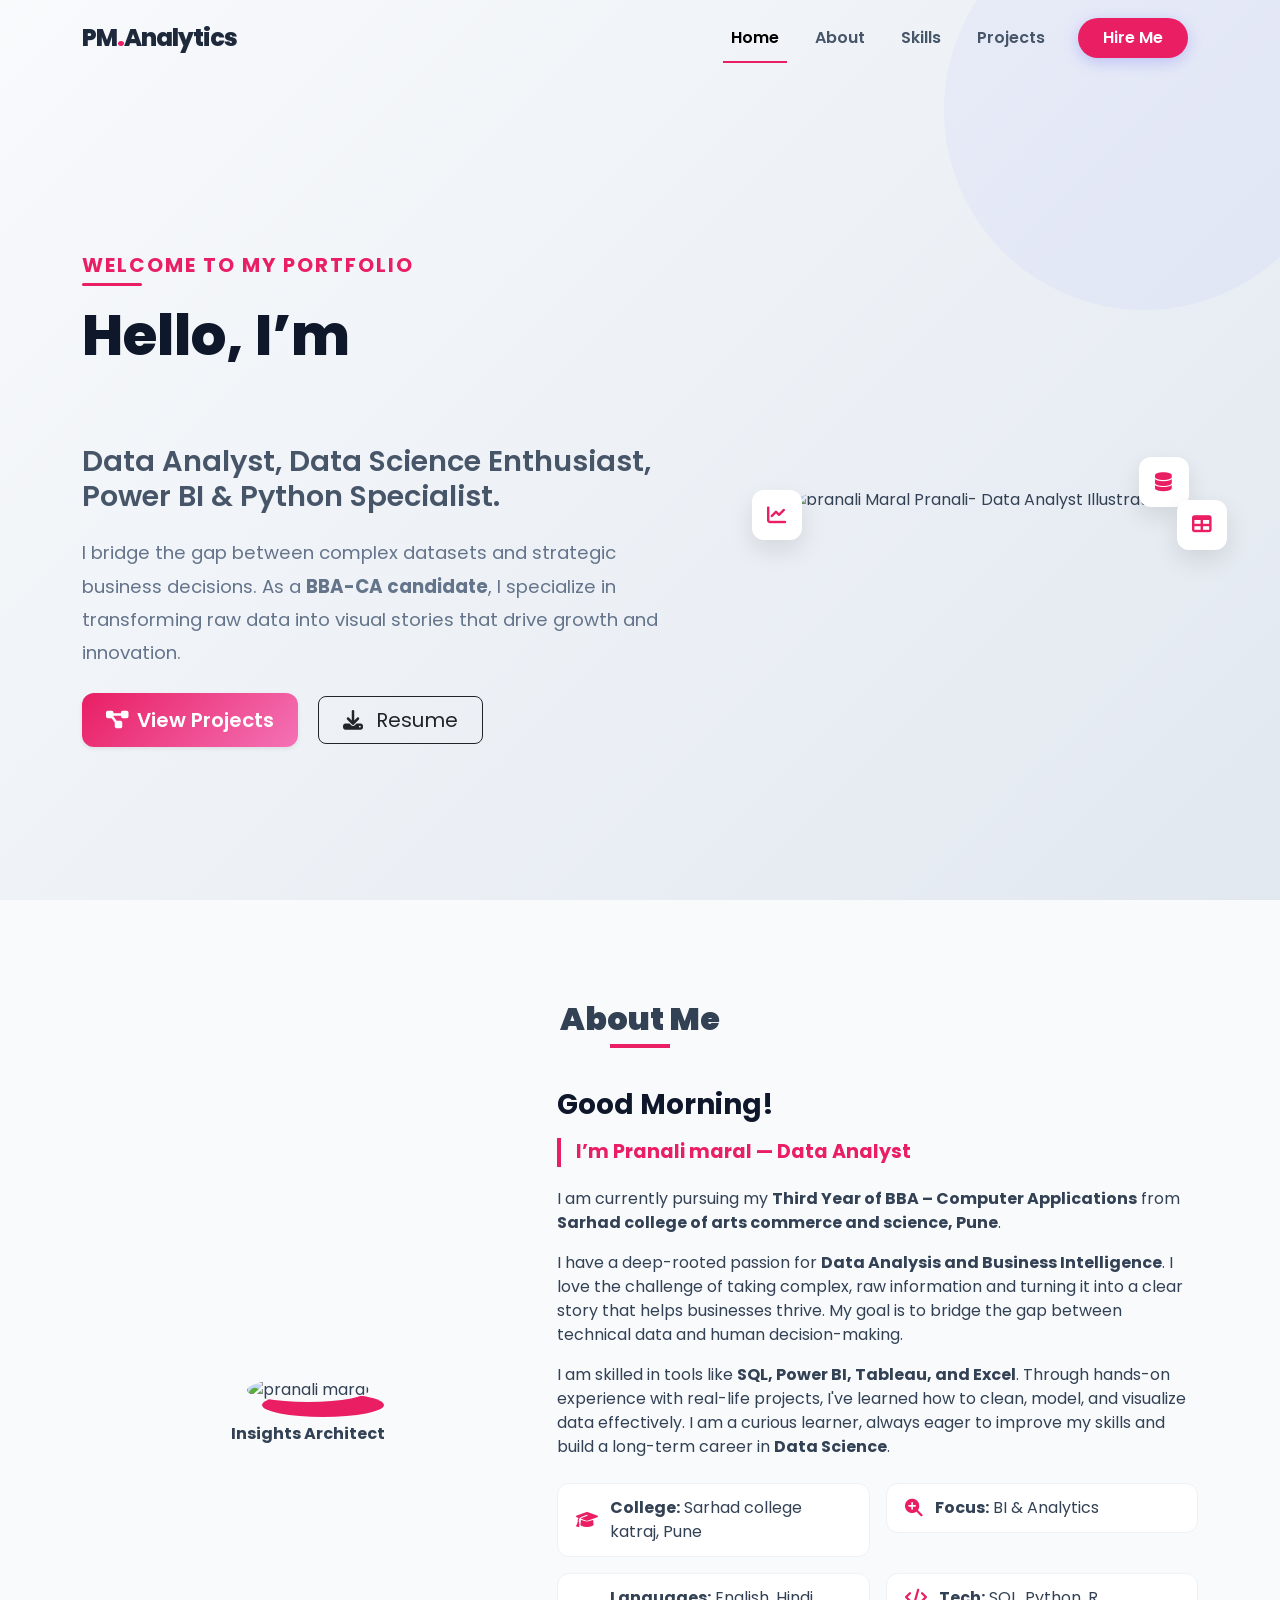
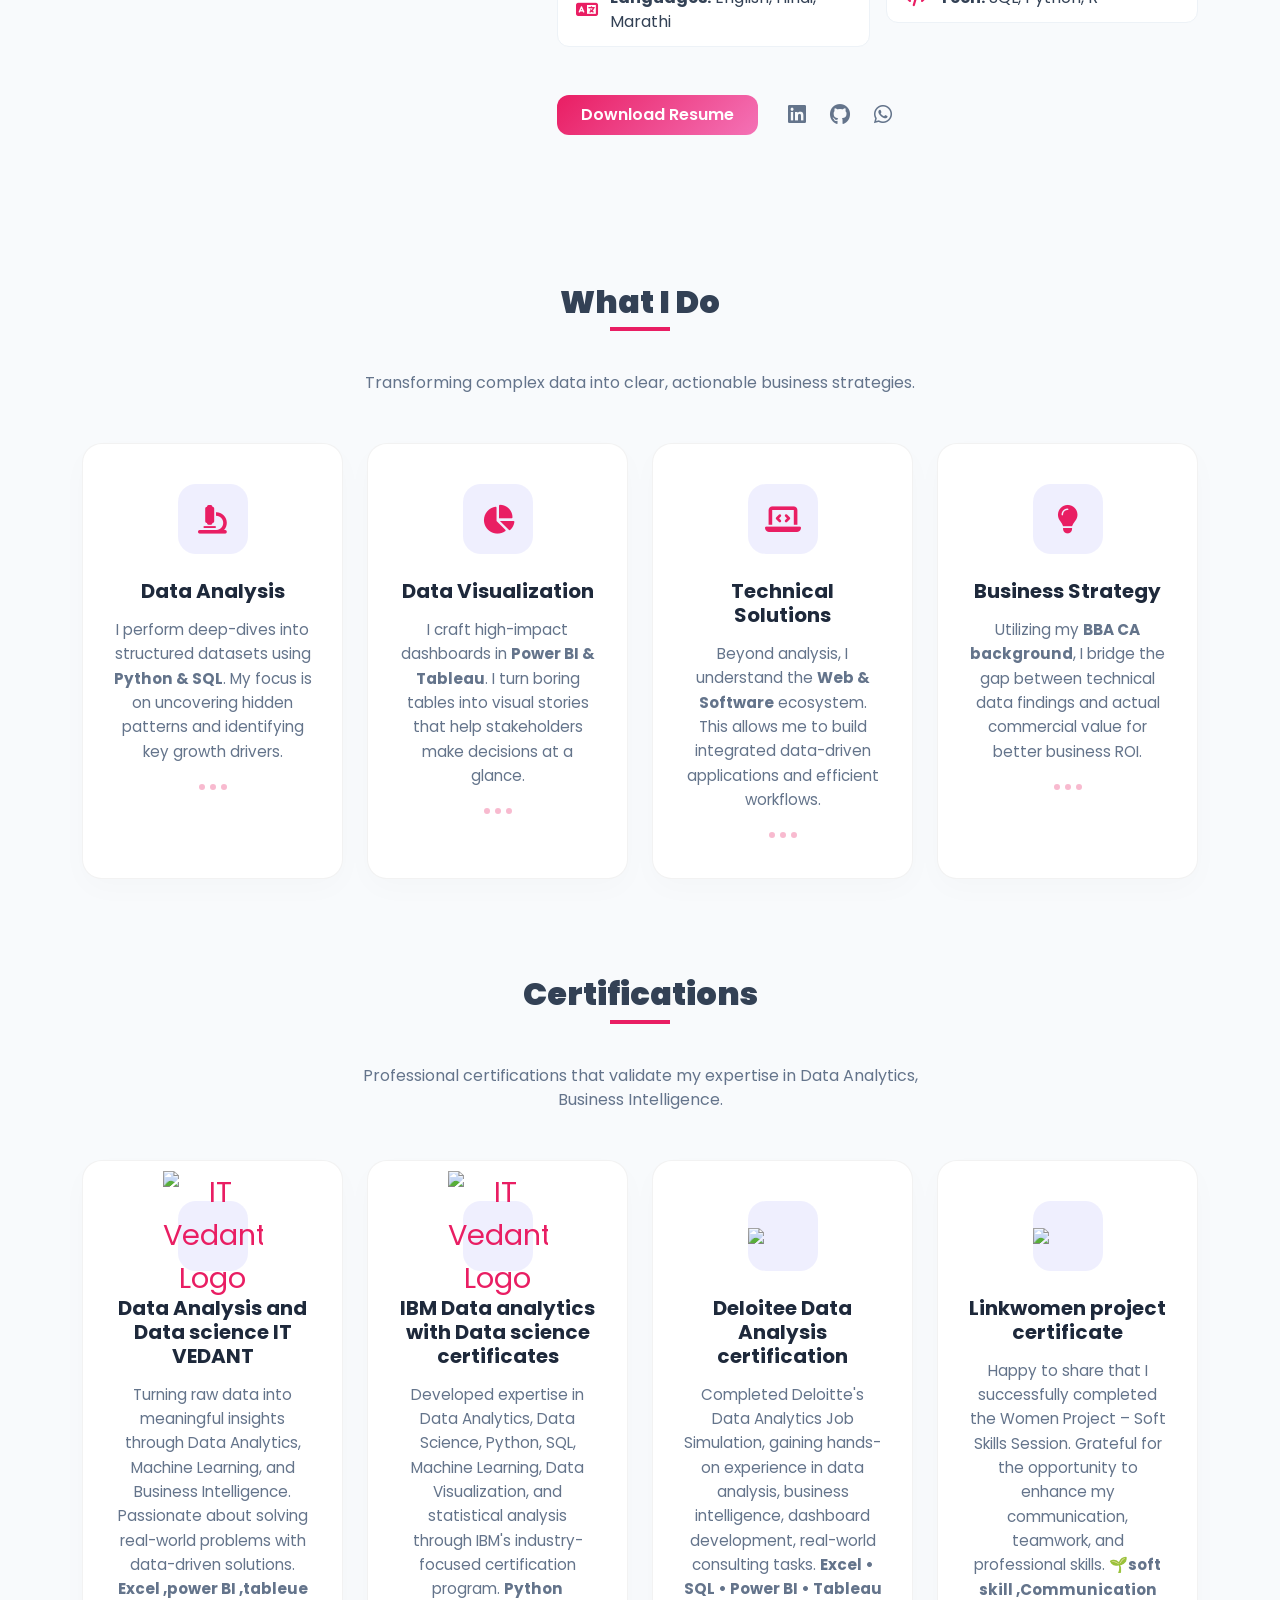
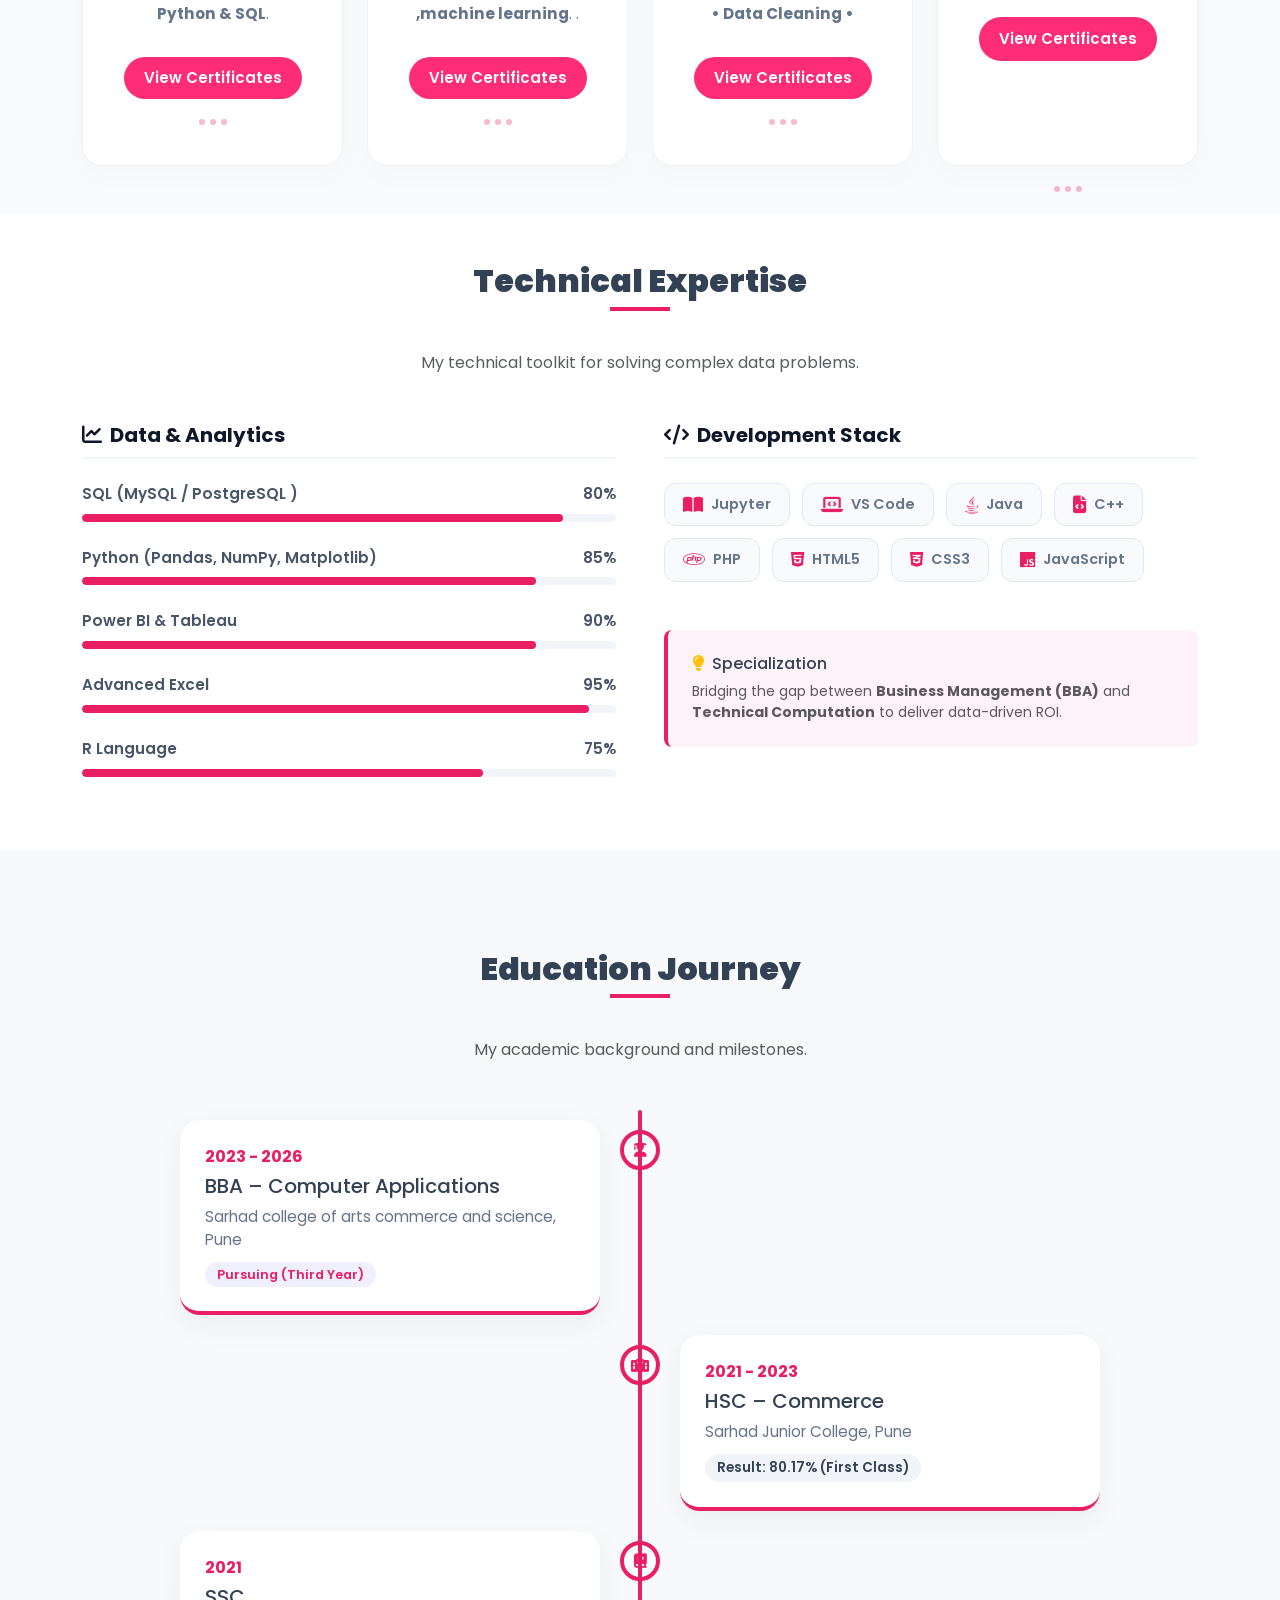
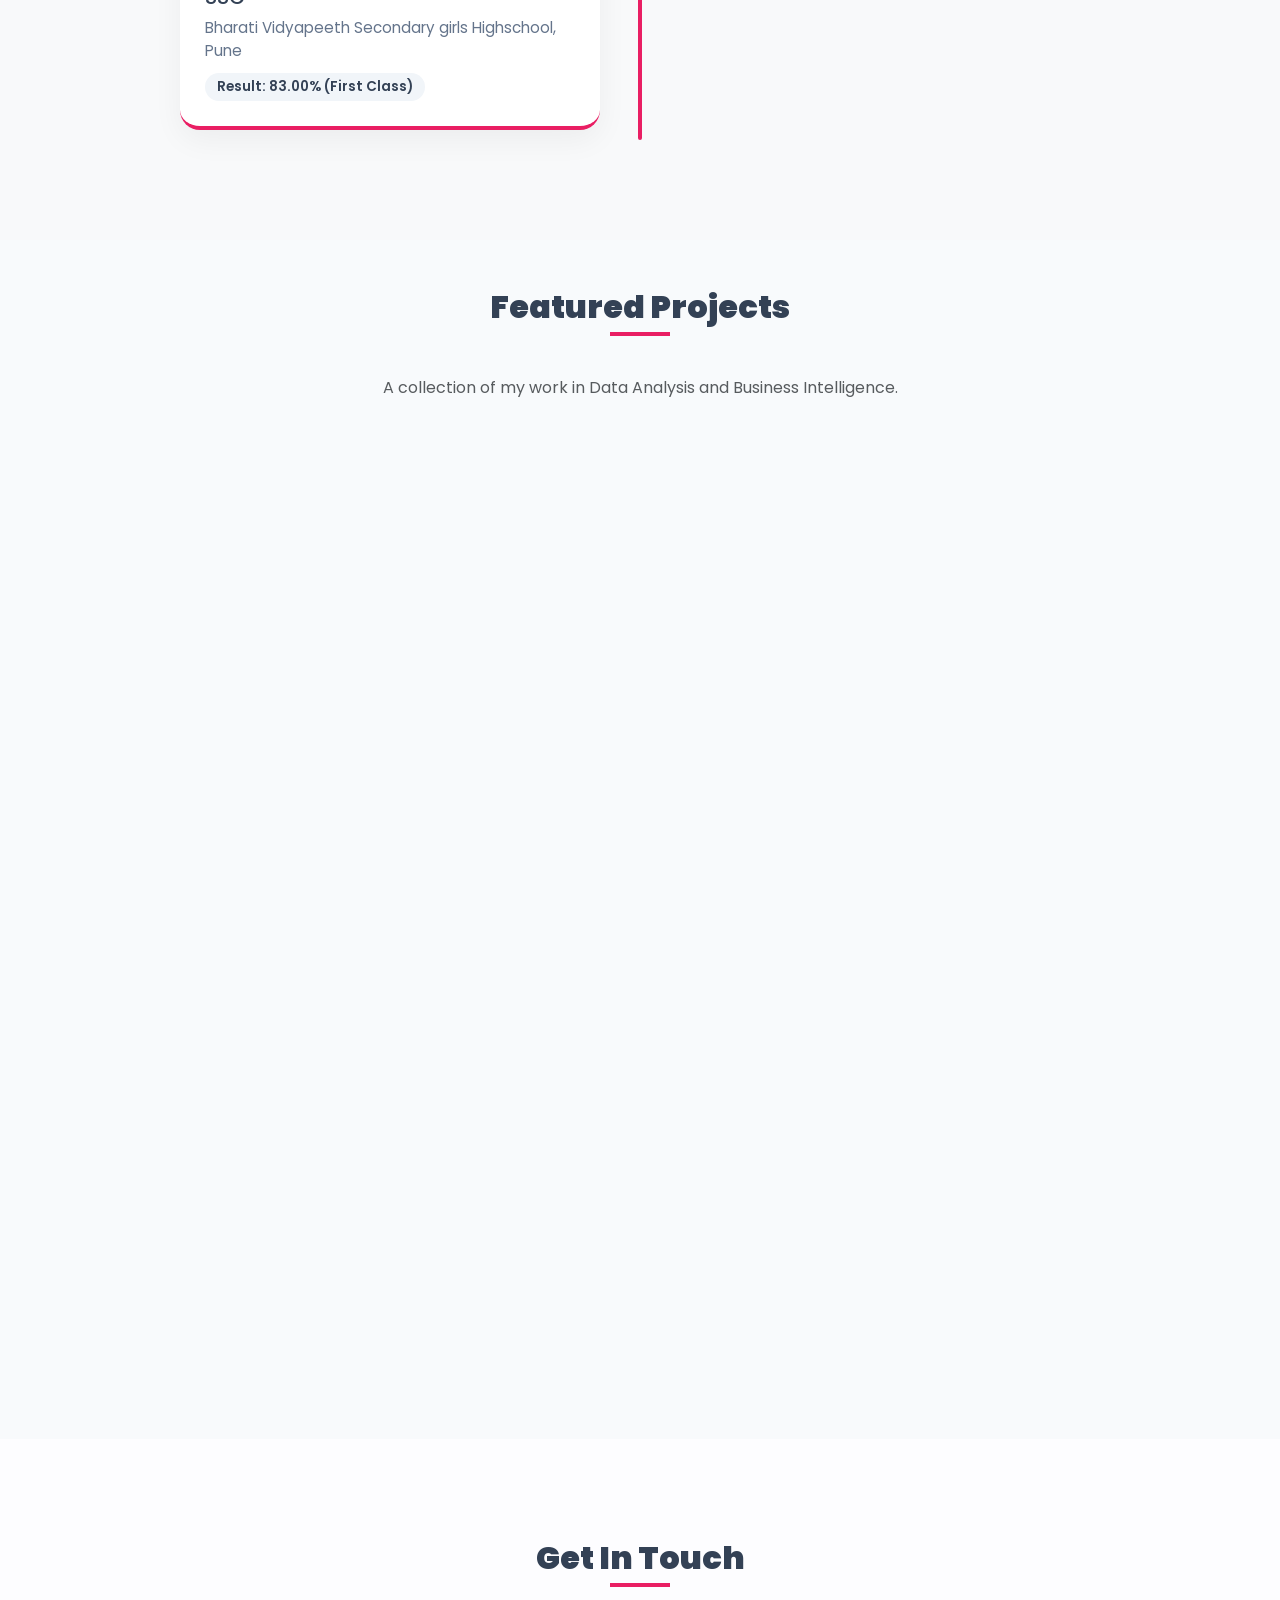
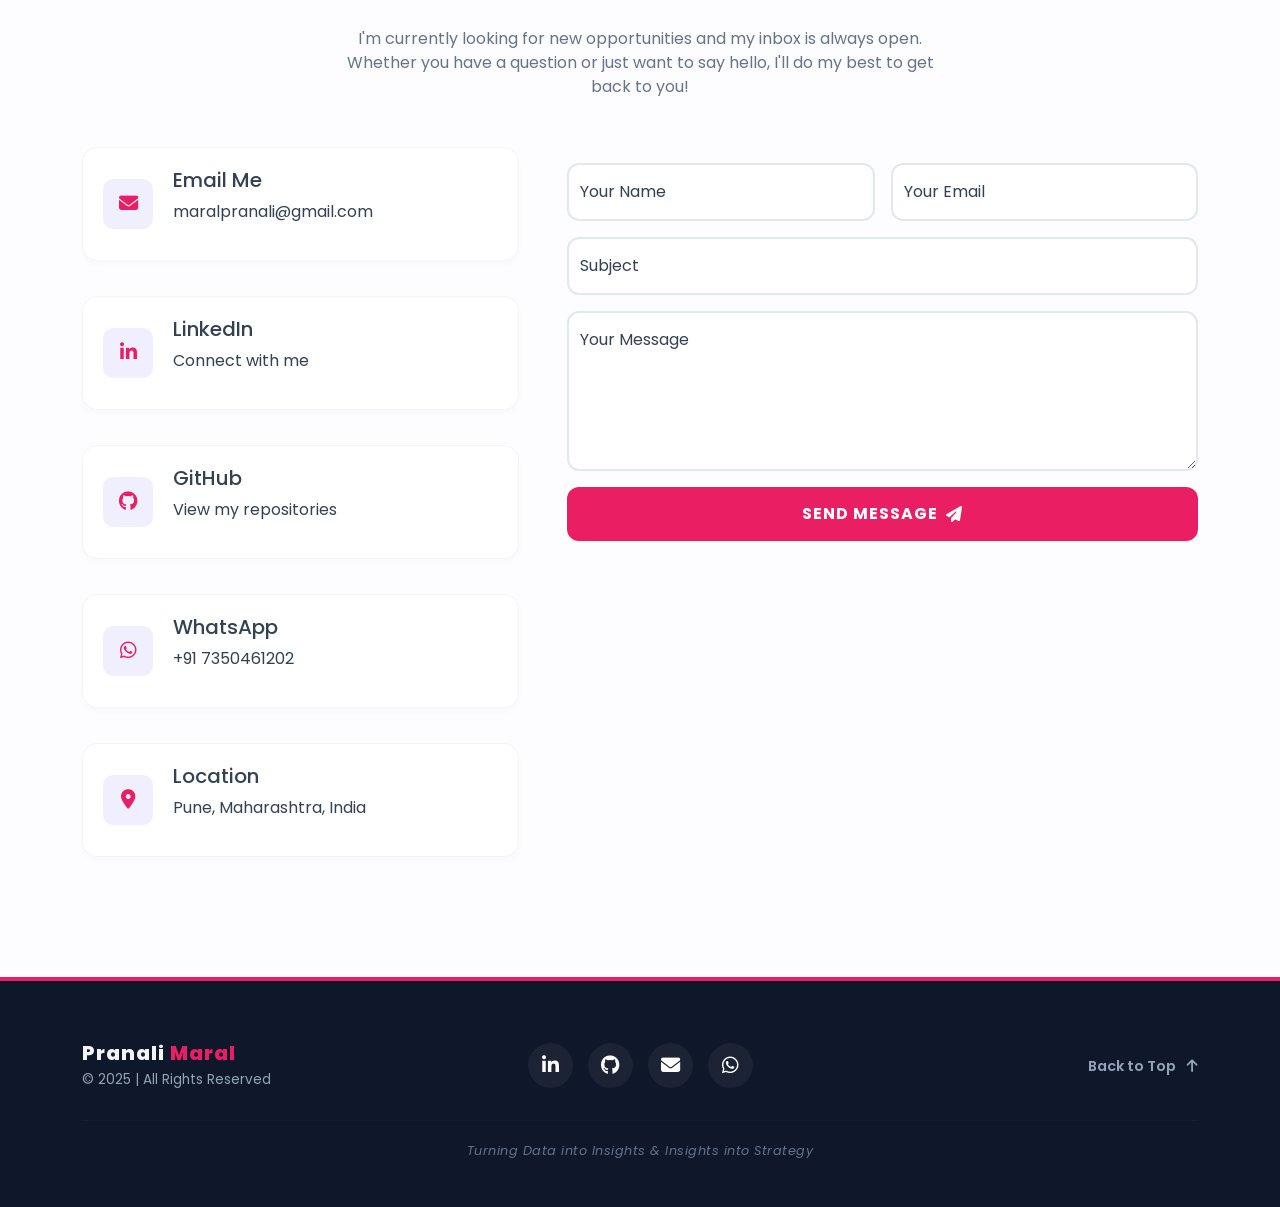
==== index.html @ d4e93d71 "Add files via upload" ====
<!DOCTYPE html>
<html lang="en">


<head>
    <meta charset="UTF-8">
    <title>Pranali Maral | Data Analyst Portfolio</title>
    <meta name="viewport" content="width=device-width, initial-scale=1">

    <!-- Bootstrap -->
    <link href="https://cdn.jsdelivr.net/npm/bootstrap@5.3.2/dist/css/bootstrap.min.css" rel="stylesheet">

    <!-- Font Awesome -->
    <link href="https://cdnjs.cloudflare.com/ajax/libs/font-awesome/6.5.0/css/all.min.css" rel="stylesheet">

    <!-- AOS -->
    <link href="https://unpkg.com/aos@2.3.1/dist/aos.css" rel="stylesheet">

    <!-- Custom CSS -->
    <link rel="stylesheet" href="style.css">
</head>


<body>
    <script src="https://cdn.jsdelivr.net/npm/bootstrap@5.3.2/dist/js/bootstrap.bundle.min.js"></script>
    <script src="https://unpkg.com/aos@2.3.1/dist/aos.js"></script>
    <script src="script.js"></script>
    <script src="https://cdn.jsdelivr.net/npm/bootstrap@5.3.2/dist/js/bootstrap.bundle.min.js"></script>
    <script src="https://unpkg.com/aos@2.3.1/dist/aos.js"></script>

    <script src="script.js"></script>
</body>

<script>
    AOS.init();
</script>

<!-- Scroll Progress -->
<div id="progress"></div>

<nav class="navbar navbar-expand-lg fixed-top custom-navbar" id="mainNav">
    <div class="container">
        <a class="navbar-brand logo-text" href="#home">
        PM<span>.</span>Analytics
      </a>

        <!-- <button class="navbar-toggler" type="button" data-bs-toggle="collapse" data-bs-target="#navMenu" aria-controls="navMenu" aria-expanded="false" aria-label="Toggle navigation">
        <span class="navbar-toggler-icon"></span> -->
        <button class="navbar-toggler navbar-light" type="button" data-bs-toggle="collapse" data-bs-target="#navMenu" aria-controls="navMenu" aria-expanded="false" aria-label="Toggle navigation">

    <span class="navbar-toggler-icon"></span>


      </button>

        <div class="collapse navbar-collapse" id="navMenu">
            <ul class="navbar-nav ms-auto mb-2 mb-lg-0">
                <li class="nav-item">
                    <a class="nav-link active" href="#home">Home</a>
                </li>
                <li class="nav-item">
                    <a class="nav-link" href="#about">About</a>
                </li>
                <li class="nav-item">
                    <a class="nav-link" href="#skills">Skills</a>
                </li>
                <li class="nav-item">
                    <a class="nav-link" href="#projects">Projects</a>
                </li>
                <li class="nav-item">
                    <a class="nav-link contact-btn" href="#contact">Hire Me</a>
                </li>
            </ul>
        </div>
    </div>
</nav>

<section id="home" class="hero-section d-flex align-items-center">
    <div class="bg-shape-1"></div>
    <div class="bg-shape-2"></div>

    <div class="container">
        <div class="row align-items-center g-5">
            <div class="col-lg-7" data-aos="fade-right">
                <h5 class="text-uppercase tracking-wider text-primary fw-bold mb-3">Welcome to my Portfolio</h5>
                <h1 class="hero-title">Hello, I’m <span>Pranali Maral</span></h1>
                <h3 class="typing-container">
                    <span id="typing"></span><span class="cursor">Data Analyst, Data Science Enthusiast,
Power BI & Python Specialist.
    </span></span>
                </h3>

                <br>
                <p class="hero-desc">
                    I bridge the gap between complex datasets and strategic business decisions. As a <strong>BBA-CA candidate</strong>, I specialize in transforming raw data into visual stories that drive growth and innovation.
                </p>

                <div class="hero-btns mt-4">
                    <a href="#projects" class="btn btn-primary btn-lg px-4 me-md-3 mb-3 mb-md-0 shadow-sm">
                        <i class="fas fa-project-diagram me-2"></i>View Projects
                    </a>
                    <div class="d-inline-block">
                        <!-- <a href="C:\Users\Admin\Desktop\portfolio\Pranali_Resume.pdf" download class="btn btn-outline-dark btn-lg px-4 me-2">
                            <i class="fas fa-download me-2"></i>Resume -->
                        <a href="Deck/resume1.pdf" download class="btn btn-outline-dark btn-lg px-4 me-2">
                            <i class="fas fa-download me-2"></i> Resume
                        </a>

                        </a>

                        </a>
                    </div>
                </div>
            </div>

            <div class="col-lg-5 text-center" data-aos="zoom-in" data-aos-delay="200">
                <div class="hero-img-wrapper">
                    <img src="images/profile.png" class="hero-img" alt=" pranali Maral Pranali- Data Analyst Illustration">
                    <div class="floating-icon icon-1"><i class="fas fa-chart-line"></i></div>
                    <div class="floating-icon icon-2"><i class="fas fa-database"></i></div>
                    <div class="floating-icon icon-3"><i class="fas fa-table"></i></div>
                </div>
            </div>
        </div>
    </div>
</section>
<section id="about" class="about-section">
    <div class="container" data-aos="fade-up">

        <h2 class="section-title">About Me</h2>

        <div class="row align-items-center mt-5">
            <div class="col-lg-5 text-center mb-5 mb-lg-0" data-aos="zoom-in">
                <div class="about-img-wrapper">
                    <img src="images/profile.png" alt="pranali maral" class="img-fluid about-img">
                    <div class="experience-badge">
                        <span>Insights Architect</span>
                    </div>
                </div>
            </div>

            <div class="col-lg-7">
                <div class="about-content">
                    <h3 class="mb-3 introduction-text">Good Morning!</h3>
                    <p class="lead text-primary fw-bold">I’m Pranali maral — Data Analyst </p>

                    <p class="mb-3">
                        I am currently pursuing my <strong>Third Year of BBA – Computer Applications</strong> from <strong>Sarhad college of arts commerce and science, Pune</strong>.
                    </p>

                    <p class="mb-3">
                        I have a deep-rooted passion for <strong>Data Analysis and Business Intelligence</strong>. I love the challenge of taking complex, raw information and turning it into a clear story that helps businesses thrive. My goal is to bridge
                        the gap between technical data and human decision-making.
                    </p>

                    <p class="mb-4">
                        I am skilled in tools like <strong>SQL, Power BI, Tableau, and Excel</strong>. Through hands-on experience with real-life projects, I've learned how to clean, model, and visualize data effectively. I am a curious learner, always
                        eager to improve my skills and build a long-term career in <strong>Data Science</strong>.
                    </p>

                    <div class="row g-3 info-grid">
                        <div class="col-sm-6">
                            <div class="info-tile">
                                <i class="fas fa-graduation-cap"></i>
                                <span><strong>College:</strong> Sarhad college katraj, Pune</span>
                            </div>
                        </div>
                        <div class="col-sm-6">
                            <div class="info-tile">
                                <i class="fas fa-search-plus"></i>
                                <span><strong>Focus:</strong> BI & Analytics</span>
                            </div>
                        </div>
                        <div class="col-sm-6">
                            <div class="info-tile">
                                <i class="fas fa-language"></i>
                                <span><strong>Languages:</strong> English, Hindi, Marathi</span>
                            </div>
                        </div>
                        <div class="col-sm-6">
                            <div class="info-tile">
                                <i class="fas fa-code"></i>
                                <span><strong>Tech:</strong> SQL, Python, R</span>
                            </div>
                        </div>
                    </div>

                    <div class="mt-5">
                        <a href="Deck/resume1.pdf" class="btn btn-primary px-4 py-2 me-3" download>
    Download Resume
</a>

                        <div class="about-socials d-inline-block align-middle">
                            <a href="https://www.linkedin.com/in/pranali-maral-941067378/"><i class="fab fa-linkedin"></i></a>
                            <a href="https://github.com/maral-pranali05?tab=repositories"><i class="fab fa-github"></i></a>
                            <a href="https://wa.me/7350461202"><i class="fab fa-whatsapp"></i></a>
                        </div>
                    </div>
                </div>
            </div>
        </div>
    </div>
</section>

<section id="whatido" class="services-section py-5">
    <div class="container" data-aos="fade-up">
        <h2 class="section-title">What I Do</h2>
        <p class="text-center mb-5 sub-heading">Transforming complex data into clear, actionable business strategies.</p>

        <div class="row g-4">
            <div class="col-lg-3 col-md-6" data-aos="zoom-in" data-aos-delay="100">
                <div class="service-card h-100">
                    <div class="card-icon">
                        <i class="fas fa-microscope"></i>
                    </div>
                    <h5>Data Analysis</h5>
                    <p>
                        I perform deep-dives into structured datasets using <strong>Python & SQL</strong>. My focus is on uncovering hidden patterns and identifying key growth drivers.
                    </p>
                    <div class="card-footer-dots"><span></span><span></span><span></span></div>
                </div>
            </div>

            <div class="col-lg-3 col-md-6" data-aos="zoom-in" data-aos-delay="200">
                <div class="service-card h-100">
                    <div class="card-icon">
                        <i class="fas fa-chart-pie"></i>
                    </div>
                    <h5>Data Visualization</h5>
                    <p>
                        I craft high-impact dashboards in <strong>Power BI & Tableau</strong>. I turn boring tables into visual stories that help stakeholders make decisions at a glance.
                    </p>
                    <div class="card-footer-dots"><span></span><span></span><span></span></div>
                </div>
            </div>

            <div class="col-lg-3 col-md-6" data-aos="zoom-in" data-aos-delay="300">
                <div class="service-card h-100">
                    <div class="card-icon">
                        <i class="fas fa-laptop-code"></i>
                    </div>
                    <h5>Technical Solutions</h5>
                    <p>
                        Beyond analysis, I understand the <strong>Web & Software</strong> ecosystem. This allows me to build integrated data-driven applications and efficient workflows.
                    </p>
                    <div class="card-footer-dots"><span></span><span></span><span></span></div>
                </div>
            </div>


            <div class="col-lg-3 col-md-6" data-aos="zoom-in" data-aos-delay="400">
                <div class="service-card h-100">
                    <div class="card-icon">
                        <i class="fas fa-lightbulb"></i>
                    </div>
                    <h5>Business Strategy</h5>
                    <p>
                        Utilizing my <strong>BBA CA background</strong>, I bridge the gap between technical data findings and actual commercial value for better business ROI.
                    </p>
                    <div class="card-footer-dots"><span></span><span></span><span></span></div>
                </div>
            </div>
        </div>
    </div>
</section>




<section id="whatido" class="services-section py-5">
    <div class="container" data-aos="fade-up">
        <h2 class="section-title">Certifications</h2>
        <p class="text-center mb-5 sub-heading">Professional certifications that validate my expertise in Data Analytics, Business Intelligence.</p>

        <div class="row g-4">
            <div class="col-lg-3 col-md-6" data-aos="zoom-in" data-aos-delay="100">
                <div class="service-card h-100">
                    <!-- <div class="card-icon">
                        <i class="fas fa-microscope"></i>
                    </div> -->

                    <div class="card-icon">
                        <img src="C:\Users\Admin\Downloads\download.jfif" alt="IT Vedant Logo" class="cert-logo">
                    </div>
                    <h5>Data Analysis and Data science IT VEDANT</h5>
                    <p>
                        Turning raw data into meaningful insights through Data Analytics, Machine Learning, and Business Intelligence. Passionate about solving real-world problems with data-driven solutions. <strong> Excel ,power BI ,tableue Python & SQL</strong>.
                    </p>
                    <div class="certificate-btn">
                        <a href="C:\Users\Admin\Desktop\portfolio\itvedant-certificates.html" class="btn-view">
        View Certificates
    </a>
                    </div>
                    <div class="card-footer-dots"><span></span><span></span><span></span></div>
                </div>





            </div>

            <div class="col-lg-3 col-md-6" data-aos="zoom-in" data-aos-delay="200">
                <div class="service-card h-100">
                    <div class="card-icon">
                        <img src="C:\Users\Admin\Downloads\download (3).png" alt="IT Vedant Logo" class="cert-logo">
                    </div>
                    <h5>IBM Data analytics with Data science certificates</h5>
                    <p>
                        Developed expertise in Data Analytics, Data Science, Python, SQL, Machine Learning, Data Visualization, and statistical analysis through IBM's industry-focused certification program. <strong> Python ,machine learning</strong>.
                        .
                    </p>

                    <div class="certificate-btn">
                        <a href="C:\Users\Admin\Desktop\portfolio\ibm certificates.html" class="btn-view">
        View Certificates
        </a></div>
                    <div class="card-footer-dots"><span></span><span></span><span></span></div>
                </div>
            </div>

            <div class="col-lg-3 col-md-6" data-aos="zoom-in" data-aos-delay="300">
                <div class="service-card h-100">
                    <div class="card-icon">
                        <img src="C:\Users\Admin\Downloads\download (2).png" class="cert-logo">
                    </div>

                    <h5>Deloitee Data Analysis certification</h5>
                    <p>
                        Completed Deloitte's Data Analytics Job Simulation, gaining hands-on experience in data analysis, business intelligence, dashboard development, real-world consulting tasks. <strong>Excel • SQL • Power BI • Tableau • Data Cleaning •</strong>
                    </p>
                    <div class="certificate-btn">
                        <a href="C:\Users\Admin\Desktop\portfolio\deloitee certificates.html" class="btn-view">
        View Certificates
        </a></div>
                    <div class="card-footer-dots"><span></span><span></span><span></span></div>
                </div>
            </div>


            <div class="col-lg-3 col-md-6" data-aos="zoom-in" data-aos-delay="400">
                <div class="service-card h-100">
                    <div class="card-icon">
                        <img src="C:\Users\Admin\Downloads\images.png" class="cert-logo">
                    </div>
                    <h5>Linkwomen project certificate</h5>
                    <p>
                        Happy to share that I successfully completed the Women Project – Soft Skills Session. Grateful for the opportunity to enhance my communication, teamwork, and professional skills. 🌱<strong>soft skill ,Communication</strong>
                        <a href="C:\Users\Admin\Desktop\portfolio\linkwomen.html" class="btn-view">
        View Certificates
        </a></div>
                <div class="card-footer-dots"><span></span><span></span><span></span></div>
            </div>
        </div>
    </div>
    </div>
</section>

<!-- SKILLS -->
<section id="skills" class="skills-section py-5">
    <div class="container" data-aos="fade-up">
        <h2 class="section-title">Technical Expertise</h2>
        <p class="text-center mb-5 text-muted">My technical toolkit for solving complex data problems.</p>

        <div class="row g-5">
            <div class="col-lg-6">
                <h4 class="mb-4 skill-group-title"><i class="fas fa-chart-line me-2"></i>Data & Analytics</h4>

                <div class="skill-progress-item">
                    <div class="skill-info">
                        <span>SQL (MySQL / PostgreSQL )</span>
                        <span>80%</span>
                    </div>
                    <div class="progress-line" data-percent="90%"><span style="width: 90%;"></span></div>
                </div>

                <div class="skill-progress-item">
                    <div class="skill-info">
                        <span>Python (Pandas, NumPy, Matplotlib)</span>
                        <span>85%</span>
                    </div>
                    <div class="progress-line" data-percent="85%"><span style="width: 85%;"></span></div>
                </div>

                <div class="skill-progress-item">
                    <div class="skill-info">
                        <span>Power BI & Tableau</span>
                        <span>90%</span>
                    </div>
                    <div class="progress-line" data-percent="85%"><span style="width: 85%;"></span></div>
                </div>

                <div class="skill-progress-item">
                    <div class="skill-info">
                        <span>Advanced Excel </span>
                        <span>95%</span>
                    </div>
                    <div class="progress-line" data-percent="95%"><span style="width: 95%;"></span></div>
                </div>

                <div class="skill-progress-item">
                    <div class="skill-info">
                        <span>R Language</span>
                        <span>75%</span>
                    </div>
                    <div class="progress-line" data-percent="75%"><span style="width: 75%;"></span></div>
                </div>
            </div>

            <div class="col-lg-6">
                <h4 class="mb-4 skill-group-title"><i class="fas fa-code me-2"></i>Development Stack</h4>
                <div class="skills-badge-container">
                    <div class="skill-badge jupyter"><i class="fas fa-book-open"></i> Jupyter</div>
                    <div class="skill-badge vscode"><i class="fas fa-laptop-code"></i> VS Code</div>

                    <div class="skill-badge"><i class="fab fa-java"></i> Java</div>
                    <div class="skill-badge"><i class="fas fa-file-code"></i> C++</div>
                    <div class="skill-badge"><i class="fab fa-php"></i> PHP</div>

                    <div class="skill-badge html"><i class="fab fa-html5"></i> HTML5</div>
                    <div class="skill-badge css"><i class="fab fa-css3-alt"></i> CSS3</div>
                    <div class="skill-badge js"><i class="fab fa-js"></i> JavaScript</div>


                </div>

                <div class="mt-5 p-4 highlight-box">
                    <h6><i class="fas fa-lightbulb text-warning me-2"></i>Specialization</h6>
                    <p class="small mb-0 text-muted">Bridging the gap between <strong>Business Management (BBA)</strong> and <strong>Technical Computation</strong> to deliver data-driven ROI.</p>
                </div>
            </div>
        </div>
    </div>
</section>

<section id="education" class="education-section bg-light">
    <div class="container" data-aos="fade-up">
        <h2 class="section-title">Education Journey</h2>
        <p class="text-center mb-5 text-muted">My academic background and milestones.</p>

        <div class="timeline">
            <div class="timeline-item left" data-aos="fade-right">
                <div class="timeline-content">
                    <div class="timeline-date">2023 - 2026</div>
                    <div class="timeline-icon"><i class="fas fa-user-graduate"></i></div>
                    <h5>BBA – Computer Applications</h5>
                    <p class="college-name">Sarhad college of arts commerce and science, Pune</p>
                    <span class="status-badge">Pursuing (Third Year)</span>
                </div>
            </div>

            <div class="timeline-item right" data-aos="fade-left">
                <div class="timeline-content">
                    <div class="timeline-date">2021 - 2023</div>
                    <div class="timeline-icon"><i class="fas fa-school"></i></div>
                    <h5>HSC – Commerce</h5>
                    <p class="college-name">Sarhad Junior College, Pune</p>
                    <div class="grade-pill">Result: 80.17% (First Class)</div>
                </div>
            </div>

            <div class="timeline-item left" data-aos="fade-right">
                <div class="timeline-content">
                    <div class="timeline-date">2021</div>
                    <div class="timeline-icon"><i class="fas fa-book"></i></div>
                    <h5>SSC</h5>
                    <p class="college-name">Bharati Vidyapeeth Secondary girls Highschool, Pune</p>
                    <div class="grade-pill">Result: 83.00% (First Class)</div>
                </div>
            </div>
        </div>
    </div>
</section>

<section id="projects" class="projects-section py-5">
    <div class="container" data-aos="fade-up">
        <h2 class="section-title">Featured Projects</h2>
        <p class="text-center mb-5 text-muted">A collection of my work in Data Analysis and Business Intelligence.</p>

        <div class="row g-4">
            <div class="col-lg-4 col-md-6" data-aos="flip-left">
                <div class="project-card h-100">
                    <div class="project-img-container">
                        <img src="images\project1.png" class="img-fluid" alt="Maharashtra Analysis">
                        <div class="project-overlay">
                            <div class="overlay-buttons">
                                <a href="https://github.com/maral-pranali05/HR-Attrition-Analysis/blob/main/pranali%20power%20bi%20project%20dahboard1.pbix" class="btn btn-light btn-sm"><i class="fas fa-eye"></i> Live Dashboard</a>
                                <a href="https://github.com/maral-pranali05/HR-Attrition-Analysis" class="btn btn-outline-light btn-sm"><i class="fab fa-github"></i> Repository</a>
                            </div>
                        </div>
                    </div>
                    <div class="project-body">
                        <div class="project-category">HR Analytics / Workforce Management</div>
                        <h5>Workforce Analytics & Attrition Prediction </h5>
                        <p>
                            Identified key factors influencing employee attritio<strong>Python</strong> for automated data extraction and <strong>Power BI</strong> for spatial visualization.
                        </p>

                        <div class="project-highlights mb-3">
                            <ul class="list-unstyled small text-muted">
                                <li><i class="fas fa-check-circle text-primary me-2"></i> Analyzed attrition trends by department, role, and experience</li>
                                <li><i class="fas fa-check-circle text-primary me-2"></i> Python-based Data Cleaning (Pandas)</li>
                                <li><i class="fas fa-check-circle text-primary me-2"></i> Built interactive dashboards to support HR decision-making</li>
                            </ul>
                        </div>

                        <div class="project-tech-stack">
                            <span>Python</span>
                            <span>Excel</span>
                            <span>Power BI</span>
                            <span>SQL</span>
                        </div>

                    </div>
                </div>
            </div>

            <div class="col-lg-4 col-md-6" data-aos="flip-left" data-aos-delay="100">
                <div class="project-card">
                    <div class="project-img-container">
                        <img src="images\traffic-dashboard.png" class="img-fluid" alt="">
                        <div class="project-overlay">
                            <div class="overlay-buttons">
                                <a href="https://github.com/maral-pranali05/Smart-Traffic-Analysis-Dashboard/blob/main/smart%20city%20traffic%20analysiss.pbix" class="btn btn-light btn-sm"><i class="fas fa-eye"></i> Live Dashboard</a>
                                <a href="https://github.com/maral-pranali05/Smart-Traffic-Analysis-Dashboard" class="btn btn-outline-light btn-sm"><i class="fab fa-github"></i>  Repository</a>
                            </div>
                        </div>
                    </div>
                    <div class="project-body">
                        <div class="project-category">Urban Traffic Flow Prediction and Analysis System Smart Traffic Monitoring and Data Analytics System</div>
                        <h5>Traffic Analysis & Prediction using Machine Learning </h5>
                        </p>
                        <div class="project-highlights">
                            <ul class="list-unstyled small text-muted mb-3">
                                <li><i class="fas fa-check-circle text-primary me-1"></i> Analyzed traffic data to identify patterns and congestion trends..</li>
                                <li><i class="fas fa-check-circle text-primary me-1"></i> Developed dashboards to visualize real-time traffic insights.</li>
                                <li><i class="fas fa-check-circle text-primary me-1"></i> Applied data analysis techniques to predict traffic flow and peak hours.</li>
                            </ul>
                        </div>
                        <div class="project-tech-stack">
                            <span>Machine Learning</span>
                            <span>Python</span>
                            <span>Power BI</span>
                            <span>Microsoft Excel</span>
                        </div>

                    </div>
                </div>
            </div>

            <div class="col-lg-4 col-md-6" data-aos="flip-left" data-aos-delay="200">
                <div class="project-card">
                    <div class="project-img-container">
                        <img src="images\aadhaar-dashboard.png" class="img-fluid" alt="dashboard">
                        <div class="project-overlay">
                            <div class="overlay-buttons">
                                <a href="https://github.com/maral-pranali05/Unique-Identification-Authority-of-India-Aadhaar-Insights-Dashboard/blob/main/AAdhar_Enrollment_DashBoard.pbix" class="btn btn-light btn-sm"><i class="fas fa-eye"></i> Live Dashboard</a>
                                <a href="https://github.com/maral-pranali05/Unique-Identification-Authority-of-India-Aadhaar-Insights-Dashboard" class="btn btn-outline-light btn-sm"><i class="fab fa-github"></i>  Repository</a>
                            </div>
                        </div>
                    </div>
                    <div class="project-body">
                        <div class="project-category">Aadhar Data Monitoring and Analysis System</div>
                        <h5>Interactive Aadhar Data Intelligence Dashboard </h5>
                        <p>Developed an interactive dashboard to analyze Aadhar registration data and identify trends across different regions. Visualized key insights such as demographics, state-wise distribution, and growth patterns..</p>
                        <div class="project-highlights">
                            <ul class="list-unstyled small text-muted mb-3">
                                <li><i class="fas fa-check-circle text-primary me-1"></i> Designed an interactive Aadhar data analysis dashboard to track registration trends,.</li>
                                <li><i class="fas fa-check-circle text-primary me-1"></i> demographic patterns, and regional insights using data visualization techniques..</li>
                                <li><i class="fas fa-check-circle text-primary me-1"></i> Built an interactive dashboard to visualize Aadhar data insights, including registration trends, demographics, and regional distribution.</li>
                            </ul>
                        </div>
                        <div class="project-tech-stack">
                            <!-- <span>Pyhton</span>
                            <span>SQL</span> -->
                            <span>Power BI</span>
                            <span>Excel</span>
                            <!-- <span>Google Form</span>
                            <span>Goole Sheets</span> -->

                        </div>

                    </div>
                </div>
            </div>

        </div>
    </div>
</section>

<section id="contact" class="contact-section">
    <div class="container" data-aos="fade-up">
        <h2 class="section-title">Get In Touch</h2>
        <p class="text-center mb-5 sub-text">
            I'm currently looking for new opportunities and my inbox is always open. Whether you have a question or just want to say hello, I'll do my best to get back to you!
        </p>

        <div class="row g-5">
            <div class="col-lg-5">
                <div class="contact-info-wrapper">

                    <a href="mailto:maralpranali@gmail.com" class="contact-card">
                        <div class="icon-box"><i class="fas fa-envelope"></i></div>
                        <div>
                            <h5>Email Me</h5>
                            <p>maralpranali@gmail.com</p>
                        </div>
                    </a>

                    <a href="https://www.linkedin.com/in/pranali-maral-941067378/" target="_blank" class="contact-card">
                        <div class="icon-box"><i class="fab fa-linkedin-in"></i></div>
                        <div>
                            <h5>LinkedIn</h5>
                            <p>Connect with me</p>
                        </div>
                    </a>

                    <a href="https://github.com/maral-pranali05?tab=repositories" target="_blank" class="contact-card">
                        <div class="icon-box"><i class="fab fa-github"></i></div>
                        <div>
                            <h5>GitHub</h5>
                            <p>View my repositories</p>
                        </div>
                    </a>

                    <a href="https://wa.me/7350461202" target="_blank" class="contact-card">
                        <div class="icon-box"><i class="fab fa-whatsapp"></i></div>
                        <div>
                            <h5>WhatsApp</h5>
                            <p>+91 7350461202</p>
                        </div>
                    </a>

                    <div class="contact-card">
                        <div class="icon-box"><i class="fas fa-location-dot"></i></div>
                        <div>
                            <h5>Location</h5>
                            <p>Pune, Maharashtra, India</p>
                        </div>
                    </div>

                </div>
            </div>

            <div class="col-lg-7">
                <div class="form-container">
                    <div id="form-status" class="mb-3"></div>
                    <form id="my-form" action="https://formspree.io/f/xzdzkayd" method="POST" class="contact-form">
                        <div class="row g-3">
                            <div class="col-md-6">
                                <div class="form-floating">
                                    <input type="text" name="name" class="form-control" id="name" placeholder="Name" required>
                                    <label for="name">Your Name</label>
                                </div>
                            </div>
                            <div class="col-md-6">
                                <div class="form-floating">
                                    <input type="email" name="email" class="form-control" id="email" placeholder="Email" required>
                                    <label for="email">Your Email</label>
                                </div>
                            </div>
                            <div class="col-12">
                                <div class="form-floating">
                                    <input type="text" name="subject" class="form-control" id="subject" placeholder="Subject">
                                    <label for="subject">Subject</label>
                                </div>
                            </div>
                            <div class="col-12">
                                <div class="form-floating">
                                    <textarea class="form-control" name="message" placeholder="Message" id="message" style="height: 160px" required></textarea>
                                    <label for="message">Your Message</label>
                                </div>
                            </div>
                            <div class="col-12">
                                <button type="submit" class="btn btn-submit w-100">
                  <span>Send Message</span>
                  <i class="fas fa-paper-plane ms-2"></i>
                </button>
                            </div>
                        </div>
                    </form>
                </div>
            </div>
        </div>
    </div>
</section>
<footer class="footer-section">
    <div class="container">
        <div class="row align-items-center gy-4">

            <div class="col-md-4 text-center text-md-start">
                <h5 class="footer-logo">Pranali <span>Maral</span></h5>
                <p class="copyright-text mb-0">© 2025 | All Rights Reserved</p>
            </div>

            <div class="col-md-4 text-center">
                <div class="footer-social-links">
                    <a href="https://www.linkedin.com/in/pranali-maral-941067378/" target="_blank" title="LinkedIn"><i class="fab fa-linkedin-in"></i></a>
                    <a href="https://github.com/maral-pranali05?tab=repositories" target="_blank" title="GitHub"><i class="fab fa-github"></i></a>
                    <a href="mailto: maralpranali@gmail.com" title="Email"><i class="fas fa-envelope"></i></a>
                    <a href="https://wa.me/7350461202" target="_blank" title="WhatsApp"><i class="fab fa-whatsapp"></i></a>
                </div>
            </div>

            <div class="col-md-4 text-center text-md-end">
                <a href="#home" class="back-to-top-link">
            Back to Top <i class="fas fa-arrow-up ms-2"></i>
          </a>
            </div>

        </div>

        <hr class="footer-divider">

        <div class="text-center">
            <p class="footer-tagline">Turning Data into Insights & Insights into Strategy</p>
        </div>
    </div>
</footer>
<script src="https://cdn.jsdelivr.net/npm/bootstrap@5.3.2/dist/js/bootstrap.bundle.min.js"></script>
<script src="https://unpkg.com/aos@2.3.1/dist/aos.js"></script>
<script src="script.js"></script>

</body>

</html>
---- style.css ----
/* --- GOOGLE FONTS --- */

@import url('https://fonts.googleapis.com/css2?family=Poppins:wght@300;400;600;700&display=swap');
:root {
    --primary-color: #e91e63;
    /* Modern Indigo */
    --secondary-color: #e91e63;
    /* Purple */
    --dark-bg: #0f172a;
    --light-bg: #f8fafc;
    --glass: rgba(255, 255, 255, 0.1);
    --transition: all 0.3s ease-in-out;
}

* {
    margin: 0;
    padding: 0;
    box-sizing: border-box;
    font-family: 'Poppins', sans-serif;
}

body {
    background-color: var(--light-bg);
    color: #334155;
    overflow-x: hidden;
}


/* --- SCROLL PROGRESS BAR --- */

#progress {
    position: fixed;
    top: 0;
    left: 0;
    height: 4px;
    background: linear-gradient(to right, var(--primary-color), var(--secondary-color));
    z-index: 10000;
    width: 0%;
}


/* --- CUSTOM NAVBAR STYLES --- */

.custom-navbar {
    padding: 15px 0;
    transition: all 0.4s ease-in-out;
    background: transparent;
    /* Starts transparent on the hero section */
}


/* Background change on scroll - triggered by JS below */

.navbar-scrolled {
    background: rgba(255, 255, 255, 0.95) !important;
    backdrop-filter: blur(10px);
    box-shadow: 0 4px 30px rgba(0, 0, 0, 0.1);
    padding: 10px 0;
}


/* Logo Styling */

.logo-text {
    font-size: 1.5rem;
    font-weight: 800;
    color: #1e293b;
    letter-spacing: -1px;
}

.logo-text span {
    color: var(--primary-color);
}


/* Nav Link Animations */

.navbar-nav .nav-link {
    color: #475569;
    font-weight: 600;
    margin: 0 10px;
    position: relative;
    transition: 0.3s;
}

.navbar-nav .nav-link::after {
    content: '';
    position: absolute;
    width: 0;
    height: 2px;
    bottom: -5px;
    left: 50%;
    background: var(--primary-color);
    transition: all 0.3s ease;
    transform: translateX(-50%);
}

.navbar-nav .nav-link:hover::after,
.navbar-nav .nav-link.active::after {
    width: 100%;
}

.navbar-nav .nav-link:hover {
    color: var(--primary-color);
}


/* Special Button Style for "Hire Me" */

.contact-btn {
    background: var(--primary-color);
    color: white !important;
    border-radius: 50px;
    padding: 8px 25px !important;
    margin-left: 15px !important;
    box-shadow: 0 4px 15px rgba(99, 102, 241, 0.3);
}

.contact-btn:hover {
    transform: translateY(-2px);
    box-shadow: 0 6px 20px;
}

.contact-btn::after {
    display: none !important;
    /* Remove underline for button */
}


/* Device Friendly: Mobile Menu Style */

@media (max-width: 991px) {
    .navbar-collapse {
        background: white;
        padding: 20px;
        border-radius: 15px;
        margin-top: 15px;
        box-shadow: 0 10px 30px rgba(0, 0, 0, 0.1);
    }
    .contact-btn {
        margin-left: 0 !important;
        text-align: center;
        margin-top: 10px;
    }
}


/* --- HERO SECTION STYLING --- */

.hero-section {
    min-height: 100vh;
    padding-top: 100px;
    background: linear-gradient(135deg, #f8fafc 0%, #e2e8f0 100%);
    position: relative;
    overflow: hidden;
}

.hero-section .text-primary {
    color: #e91e63 !important;
    letter-spacing: 2px;
    position: relative;
}

.hero-section .text-primary::after {
    content: '';
    width: 60px;
    height: 3px;
    background: #e91e63;
    display: block;
    margin-top: 6px;
    border-radius: 10px;
}

.hero-title {
    font-size: 3.5rem;
    font-weight: 800;
    color: #0f172a;
    line-height: 1.2;
}

.hero-title span {
    color: var(--primary-color);
    background: linear-gradient(to right, #e91e63);
    -webkit-background-clip: text;
    -webkit-text-fill-color: transparent;
}

.typing-container {
    font-size: 1.8rem;
    font-weight: 600;
    color: #475569;
    height: 40px;
    /* Prevents layout jump while typing */
}

.hero-desc {
    font-size: 1.15rem;
    color: #64748b;
    max-width: 600px;
    line-height: 1.8;
    margin-top: 20px;
}


/* Image Floating Animation */

.hero-img-wrapper {
    position: relative;
    display: inline-block;
}

.hero-img {
    max-width: 100%;
    height: auto;
    animation: floatImg 6s ease-in-out infinite;
    border-radius: 50%;
}

@keyframes floatImg {
    0%,
    100% {
        transform: translateY(0);
    }
    50% {
        transform: translateY(-20px);
    }
}

@keyframes blink {
    0%,
    50%,
    100% {
        opacity: 1;
    }
    25%,
    75% {
        opacity: 0;
    }
}


/* Responsive text */

@media (max-width: 768px) {
    .hero-title {
        font-size: 2rem;
    }
    .typing-container {
        font-size: 1.2rem;
    }
}


/* Floating Icons Around Image */

.floating-icon {
    position: absolute;
    width: 50px;
    height: 50px;
    background: white;
    border-radius: 12px;
    display: flex;
    align-items: center;
    justify-content: center;
    box-shadow: 0 10px 25px rgba(0, 0, 0, 0.1);
    color: var(--primary-color);
    font-size: 1.2rem;
    animation: floatIcons 4s ease-in-out infinite;
}

.icon-1 {
    top: 10%;
    left: -10%;
    animation-delay: 0s;
}

.icon-2 {
    bottom: 20%;
    right: -5%;
    animation-delay: 1s;
}

.icon-3 {
    top: 50%;
    right: -15%;
    animation-delay: 2s;
}

@keyframes floatIcons {
    0%,
    100% {
        transform: scale(1);
    }
    50% {
        transform: scale(1.1) translateY(-10px);
    }
}


/* Background Shapes */

.bg-shape-1 {
    position: absolute;
    top: -10%;
    right: -5%;
    width: 400px;
    height: 400px;
    background: rgba(99, 102, 241, 0.05);
    border-radius: 50%;
    z-index: 0;
}


/* Mobile Responsive Adjustments */

@media (max-width: 991px) {
    .hero-title {
        font-size: 2.5rem;
    }
    .hero-section {
        text-align: center;
        padding-top: 120px;
    }
    .hero-desc {
        margin: 20px auto;
    }
}


/* --- ABOUT ME STYLING --- */

.about-section {
    padding: 100px 0;
}

.introduction-text {
    font-weight: 700;
    color: var(--dark-bg);
}

.about-content .lead {
    font-size: 1.2rem;
    color: var(--primary-color) !important;
    border-left: 4px solid var(--secondary-color);
    padding-left: 15px;
    margin-bottom: 20px;
}


/* Image Wrapper with Shadow Effect */

.about-img-wrapper {
    position: relative;
    padding: 10px;
}

.about-img {
    border-radius: 25px;
    box-shadow: 15px 15px 0px var(--primary-color);
    transition: 0.4s ease;
    width: 100%;
    max-width: 380px;
    border-radius: 50%;
}

.about-img-wrapper:hover .about-img {
    transform: translate(5px, 5px);
    box-shadow: 5px 5px 0px var(--secondary-color);
}

.experience-badge {
    font-weight: 700;
    padding-top: 20px;
}


/* Info Tiles Styling */

.info-tile {
    background: #fff;
    padding: 12px 18px;
    border-radius: 12px;
    border: 1px solid #edf2f7;
    display: flex;
    align-items: center;
    gap: 12px;
    transition: 0.3s;
}

.info-tile:hover {
    border-color: var(--primary-color);
    transform: translateY(-3px);
    box-shadow: 0 5px 15px rgba(0, 0, 0, 0.05);
}

.info-tile i {
    color: var(--primary-color);
    font-size: 1.1rem;
}

.about-socials a {
    color: #64748b;
    font-size: 1.3rem;
    margin: 0 10px;
    transition: 0.3s;
}

.about-socials a:hover {
    color: var(--primary-color);
}


/* --- WHAT I DO SECTION --- */

.services-section {
    background: #f8fafc;
    /* Subtle light grey/blue */
}

.sub-heading {
    color: #64748b;
    max-width: 600px;
    margin: 0 auto;
}

.service-card {
    background: #ffffff;
    border: 1px solid rgba(0, 0, 0, 0.05);
    padding: 40px 30px;
    border-radius: 20px;
    text-align: center;
    transition: all 0.4s cubic-bezier(0.175, 0.885, 0.32, 1.275);
    position: relative;
    overflow: hidden;
    box-shadow: 0 10px 30px rgba(0, 0, 0, 0.02);
}


/* certificates*/

.card-icon {
    display: flex;
    justify-content: center;
    align-items: center;
    margin-bottom: 15px;
}

.cert-logo {
    width: 100px;
    /* कमी-जास्त करू शकतो */
    height: auto;
    object-fit: contain;
}

.btn-view {
    display: inline-block;
    margin-top: 15px;
    padding: 10px 20px;
    background: #ff2d75;
    color: #fff;
    text-decoration: none;
    border-radius: 25px;
    font-size: 15px;
    font-weight: 600;
    transition: .3s;
}

.btn-view:hover {
    background: #e6005c;
    transform: translateY(-3px);
}


/* Icon Styling */

.card-icon {
    width: 70px;
    height: 70px;
    background: rgba(99, 102, 241, 0.1);
    /* Primary color light tint */
    color: var(--primary-color);
    display: flex;
    align-items: center;
    justify-content: center;
    font-size: 1.8rem;
    border-radius: 18px;
    margin: 0 auto 25px;
    transition: 0.4s;
}

.service-card h5 {
    font-weight: 700;
    margin-bottom: 15px;
    color: #1e293b;
}

.service-card p {
    font-size: 0.95rem;
    color: #64748b;
    line-height: 1.6;
}


/* Hover Effects */

.service-card:hover {
    transform: translateY(-12px);
    border-color: var(--primary-color);
    box-shadow: 0 20px 40px rgba(99, 102, 241, 0.1);
}

.service-card:hover .card-icon {
    background: var(--primary-color);
    color: #fff;
    transform: rotateY(360deg);
}


/* Animated footer dots for the card */

.card-footer-dots {
    display: flex;
    justify-content: center;
    gap: 5px;
    margin-top: 20px;
    opacity: 0.3;
}

.card-footer-dots span {
    width: 6px;
    height: 6px;
    background: var(--primary-color);
    border-radius: 50%;
}


/* Responsive adjustments */

@media (max-width: 768px) {
    .service-card {
        padding: 30px 20px;
    }
}


/* View Projects Button Custom Color */

.btn-primary {
    background: linear-gradient(135deg, #e91e63, #f472b6);
    border: none;
    color: white;
    font-weight: 600;
    border-radius: 12px;
    padding: 12px 28px;
    transition: all 0.3s ease;
}

.btn-primary:hover {
    background: linear-gradient(135deg, #e91e63, #ec4899);
    transform: translateY(-3px);
    box-shadow: 0 10px 20px rgba(236, 72, 153, 0.4);
}


/* --- SECTION STYLING --- */

section {
    padding-top: 80px 0;
}

.section-title {
    text-align: center;
    margin-bottom: 50px;
    font-weight: 900;
    position: relative;
}

.section-title::after {
    content: '';
    width: 60px;
    height: 4px;
    background: var(--primary-color);
    position: absolute;
    bottom: -10px;
    left: 50%;
    transform: translateX(-50%);
}


/* --- EDUCATION TIMELINE --- */

.education-section {
    padding: 100px 0;
}

.timeline {
    position: relative;
    max-width: 1000px;
    margin: 0 auto;
}


/* The vertical line */

.timeline::after {
    content: '';
    position: absolute;
    width: 4px;
    background-color: var(--primary-color);
    top: 0;
    bottom: 0;
    left: 50%;
    margin-left: -2px;
    border-radius: 10px;
}

.timeline-item {
    padding: 10px 40px;
    position: relative;
    width: 50%;
}


/* The circle nodes */

.timeline-icon {
    position: absolute;
    width: 40px;
    height: 40px;
    right: -20px;
    background-color: white;
    border: 4px solid var(--secondary-color);
    top: 20px;
    border-radius: 50%;
    z-index: 1;
    display: flex;
    align-items: center;
    justify-content: center;
    color: var(--secondary-color);
    font-size: 0.9rem;
}

.timeline-item.right .timeline-icon {
    left: -20px;
}

.timeline-item.left {
    left: 0;
}

.timeline-item.right {
    left: 50%;
}

.timeline-content {
    padding: 25px;
    background-color: white;
    border-radius: 20px;
    box-shadow: 0 10px 30px rgba(0, 0, 0, 0.05);
    transition: 0.3s;
    border-bottom: 4px solid var(--primary-color);
}

.timeline-content:hover {
    transform: translateY(-5px);
    box-shadow: 0 15px 35px rgba(99, 102, 241, 0.15);
}

.timeline-date {
    font-weight: 700;
    color: var(--primary-color);
    margin-bottom: 5px;
    display: block;
}

.college-name {
    color: #64748b;
    font-size: 0.95rem;
    margin-bottom: 10px;
}

.status-badge {
    background: rgba(99, 102, 241, 0.1);
    color: var(--primary-color);
    padding: 4px 12px;
    border-radius: 50px;
    font-size: 0.8rem;
    font-weight: 600;
}

.grade-pill {
    display: inline-block;
    background: #f1f5f9;
    padding: 4px 12px;
    border-radius: 50px;
    font-size: 0.85rem;
    font-weight: 600;
}


/* Responsive Timeline */

@media screen and (max-width: 768px) {
    .timeline::after {
        left: 31px;
    }
    .timeline-item {
        width: 100%;
        padding-left: 70px;
        padding-right: 25px;
    }
    .timeline-item.right {
        left: 0;
    }
    .timeline-icon {
        left: 11px !important;
    }
}


/* --- SKILLS SECTION --- */

.skills-section {
    background-color: #ffffff;
}

.skill-group-title {
    font-size: 1.25rem;
    font-weight: 700;
    color: var(--dark-bg);
    border-bottom: 2px solid #f1f5f9;
    padding-bottom: 10px;
}


/* Progress Bars */

.skill-progress-item {
    margin-bottom: 25px;
}

.skill-info {
    display: flex;
    justify-content: space-between;
    margin-bottom: 8px;
    font-weight: 600;
    font-size: 0.95rem;
    color: #475569;
}

.progress-line {
    height: 8px;
    width: 100%;
    background: #f1f5f9;
    border-radius: 10px;
    position: relative;
    overflow: hidden;
}

.progress-line span {
    height: 100%;
    position: absolute;
    left: 0;
    top: 0;
    background: linear-gradient(90deg, var(--primary-color), var(--secondary-color));
    border-radius: 10px;
    transition: width 1.5s cubic-bezier(0.1, 0.42, 0.41, 1);
    animation: skill-fill 2s ease-out;
}

@keyframes skill-fill {
    from {
        width: 0;
    }
}


/* Skill Badges */

.skills-badge-container {
    display: flex;
    flex-wrap: wrap;
    gap: 12px;
}

.skill-badge {
    background: #f8fafc;
    border: 1px solid #e2e8f0;
    padding: 10px 18px;
    border-radius: 12px;
    font-size: 0.9rem;
    font-weight: 600;
    color: #64748b;
    display: flex;
    align-items: center;
    gap: 8px;
    transition: all 0.3s ease;
    cursor: default;
}

.skill-badge i {
    font-size: 1.1rem;
    color: var(--primary-color);
}

.skill-badge:hover {
    background: white;
    transform: translateY(-5px);
    border-color: var(--primary-color);
    color: var(--primary-color);
    box-shadow: 0 10px 20px rgba(99, 102, 241, 0.1);
}

.highlight-box {
    background: #fdf2f8;
    border-left: 4px solid var(--secondary-color);
    border-radius: 8px;
}


/* Device Friendly Adjustments */

@media (max-width: 768px) {
    .skills-badge-container {
        justify-content: center;
    }
    .skill-group-title {
        text-align: center;
    }
}

.info-card,
.project-card,
.edu-box {
    background: white;
    padding: 30px;
    border-radius: 20px;
    box-shadow: 0 10px 25px rgba(0, 0, 0, 0.05);
    height: 100%;
    transition: var(--transition);
    border: 1px solid rgba(0, 0, 0, 0.05);
}

.info-card i {
    font-size: 2.5rem;
    color: var(--primary-color);
    margin-bottom: 20px;
}

.project-card img {
    width: 100%;
    border-radius: 10px;
    margin-bottom: 15px;
}

.project-card:hover,
.info-card:hover {
    transform: translateY(-10px);
}


/* --- SOCIAL ICONS --- */

.social-icons {
    margin-top: 25px;
}

.social-icons a {
    font-size: 1.5rem;
    margin-right: 15px;
    color: var(--primary-color);
    transition: var(--transition);
}

.social-icons a:hover {
    color: var(--secondary-color);
    transform: scale(1.2);
}


/* --- PROJECTS SECTION --- */

.projects-section {
    background-color: #f8fafc;
}

.project-card {
    background: #ffffff;
    border-radius: 20px;
    overflow: hidden;
    box-shadow: 0 10px 30px rgba(0, 0, 0, 0.05);
    transition: all 0.3s ease;
    height: 100%;
    border: 1px solid #edf2f7;
}

.project-card:hover {
    transform: translateY(-10px);
    box-shadow: 0 20px 40px rgba(0, 0, 0, 0.1);
}


/* Image Container & Overlay */

.project-img-container {
    position: relative;
    overflow: hidden;
    height: 220px;
}

.project-img-container img {
    width: 100%;
    height: 100%;
    object-fit: cover;
    transition: transform 0.5s ease;
}

.project-card:hover .project-img-container img {
    transform: scale(1.1);
}

.project-overlay {
    position: absolute;
    top: 0;
    left: 0;
    width: 100%;
    height: 100%;
    background: rgb(255, 192, 203);
    /* Primary color with transparency */
    display: flex;
    align-items: center;
    justify-content: center;
    opacity: 0;
    transition: opacity 0.3s ease;
}

.project-card:hover .project-overlay {
    opacity: 1;
}

.overlay-buttons {
    display: flex;
    gap: 10px;
}


/* Project Body */

.project-body {
    padding: 25px;
}

.project-category {
    font-size: 0.75rem;
    text-transform: uppercase;
    font-weight: 700;
    color: var(--secondary-color);
    letter-spacing: 1px;
    margin-bottom: 10px;
}

.project-body h5 {
    font-weight: 700;
    margin-bottom: 15px;
    color: #1e293b;
}

.project-body p {
    font-size: 0.9rem;
    color: #64748b;
    line-height: 1.6;
    margin-bottom: 20px;
}


/* Tech Stack Badges */

.project-tech-stack {
    display: flex;
    flex-wrap: wrap;
    gap: 8px;
}

.project-tech-stack span {
    background: #f1f5f9;
    color: #475569;
    padding: 4px 12px;
    border-radius: 50px;
    font-size: 0.75rem;
    font-weight: 600;
}

.doc-link {
    font-size: 0.85rem;
    color: var(--primary-color);
    text-decoration: none;
    font-weight: 700;
    transition: 0.3s;
    border-bottom: 2px solid transparent;
}

.doc-link:hover {
    color: var(--secondary-color);
    border-bottom: 2px solid var(--secondary-color);
    padding-left: 5px;
}


/* Enhancing the overlay buttons for better visibility */

.overlay-buttons .btn {
    margin: 0 5px;
    font-weight: 600;
    transition: 0.3s;
}

.overlay-buttons .btn:hover {
    transform: scale(1.05);
}


/* Contact Styling Enhancements */

.contact-section {
    padding: 100px 0;
    background: #fdfdff;
}

.sub-text {
    max-width: 600px;
    margin: 0 auto;
    color: #64748b;
}


/* Custom Brand Colors for Icons on Hover */

.contact-card:hover .fa-github {
    color: #333;
    /* GitHub Black */
}

.contact-card:hover .fa-whatsapp {
    color: #25D366;
    /* WhatsApp Green */
}


/* Ensure the wrapper handles the extra cards on smaller screens */

.contact-info-wrapper {
    display: flex;
    flex-direction: column;
    gap: 15px;
    /* Slightly reduced gap to keep it compact */
}

.contact-card {
    padding: 15px 20px;
    /* Slimmer padding for 5 cards */
}


/* Floating Labels Customization */

.form-floating>.form-control {
    border: 2px solid #e2e8f0;
    border-radius: 12px;
    transition: all 0.3s ease;
}

.form-floating>.form-control:focus {
    border-color: var(--primary-color);
    box-shadow: 0 0 15px rgba(99, 102, 241, 0.1);
}


/* Animated Submit Button */

.btn-submit {
    background: linear-gradient(135deg, var(--primary-color), var(--secondary-color));
    color: white;
    padding: 15px;
    border: none;
    border-radius: 12px;
    font-weight: 700;
    text-transform: uppercase;
    letter-spacing: 1px;
    transition: all 0.3s ease;
    display: flex;
    align-items: center;
    justify-content: center;
}

.btn-submit:hover {
    transform: translateY(-3px);
    box-shadow: 0 10px 20px rgba(168, 85, 247, 0.3);
    color: white;
}


/* Clickable Cards */

.contact-card {
    text-decoration: none;
    color: inherit;
    display: flex;
    align-items: center;
    background: white;
    padding: 20px;
    margin-bottom: 20px;
    border-radius: 15px;
    box-shadow: 0 4px 6px rgba(0, 0, 0, 0.02);
    border: 1px solid #f1f5f9;
    transition: all 0.3s ease;
}

.contact-card:hover {
    transform: scale(1.02);
    border-color: var(--primary-color);
    color: inherit;
}

.icon-box {
    min-width: 50px;
    height: 50px;
    background: rgba(99, 102, 241, 0.1);
    color: var(--primary-color);
    border-radius: 10px;
    display: flex;
    align-items: center;
    justify-content: center;
    margin-right: 20px;
    font-size: 1.2rem;
}

.alert-success {
    background-color: #ecfdf5;
    color: #065f46;
    border-radius: 12px;
    padding: 20px;
    animation: slideDown 0.5s ease forwards;
}

@keyframes slideDown {
    from {
        opacity: 0;
        transform: translateY(-10px);
    }
    to {
        opacity: 1;
        transform: translateY(0);
    }
}


/* --- FOOTER STYLING --- */

.footer-section {
    background: #0f172a;
    /* Deep dark blue for a professional look */
    color: #f1f5f9;
    padding: 60px 0 30px;
    position: relative;
    border-top: 4px solid var(--primary-color);
}

.footer-logo {
    font-weight: 800;
    letter-spacing: 1px;
    margin-bottom: 5px;
}

.footer-logo span {
    color: var(--primary-color);
}

.copyright-text {
    font-size: 0.85rem;
    color: #94a3b8;
}


/* Social Icon Animation */

.footer-social-links {
    display: flex;
    justify-content: center;
    gap: 15px;
}

.footer-social-links a {
    width: 45px;
    height: 45px;
    background: rgba(255, 255, 255, 0.05);
    color: #fff;
    border-radius: 50%;
    display: flex;
    align-items: center;
    justify-content: center;
    font-size: 1.2rem;
    transition: all 0.3s ease;
    text-decoration: none;
}

.footer-social-links a:hover {
    background: var(--primary-color);
    transform: translateY(-5px);
    color: #fff;
    box-shadow: 0 10px 20px rgba(99, 102, 241, 0.3);
}


/* Back to Top Link */

.back-to-top-link {
    color: #94a3b8;
    text-decoration: none;
    font-size: 0.9rem;
    font-weight: 600;
    transition: 0.3s;
}

.back-to-top-link:hover {
    color: var(--primary-color);
}

.footer-divider {
    border-top: 1px solid rgba(255, 255, 255, 0.1);
    margin: 30px 0 20px;
}

.footer-tagline {
    font-size: 0.8rem;
    color: #64748b;
    font-style: italic;
    letter-spacing: 0.5px;
}


/* Device Friendly: Stack on Mobile */

@media (max-width: 768px) {
    .footer-section {
        padding: 40px 0 20px;
    }
    .footer-logo,
    .footer-social-links,
    .back-to-top-link {
        margin-bottom: 10px;
    }
}


/* --- RESPONSIVENESS --- */

@media (max-width: 768px) {
    .hero {
        text-align: center;
        padding-top: 120px;
    }
    .hero-img {
        margin-top: 50px;
    }
    .nav-link {
        margin: 10px 0;
        text-align: center;
    }
}

@media (max-width: 768px) {
    .hero {
        text-align: center;
        padding-top: 120px;
    }
    .hero-img {
        margin-top: 50px;
    }
    .nav-link {
        margin: 10px 0;
        text-align: center;
    }
}


/* ===== NAVBAR TOGGLE FINAL FIX ===== */

@media (max-width: 991px) {
    .custom-navbar {
        position: relative;
    }
    .navbar-collapse {
        position: absolute !important;
        top: 70px;
        left: 0;
        width: 100%;
        background: white;
        padding: 20px;
        border-radius: 0 0 15px 15px;
        box-shadow: 0 10px 30px rgba(0, 0, 0, 0.1);
        z-index: 999;
    }
    .navbar-nav {
        width: 100%;
        text-align: center;
    }
    .navbar-nav .nav-link {
        margin: 12px 0;
        display: block;
    }
    .contact-btn {
        display: block;
        width: 100%;
        margin-top: 10px !important;
        text-align: center;
    }
}

@media (max-width: 768px) {
    .navbar-collapse {
        top: 65px;
        padding: 15px;
    }
}

.navbar-collapse {
    transition: all 0.3s ease;
}
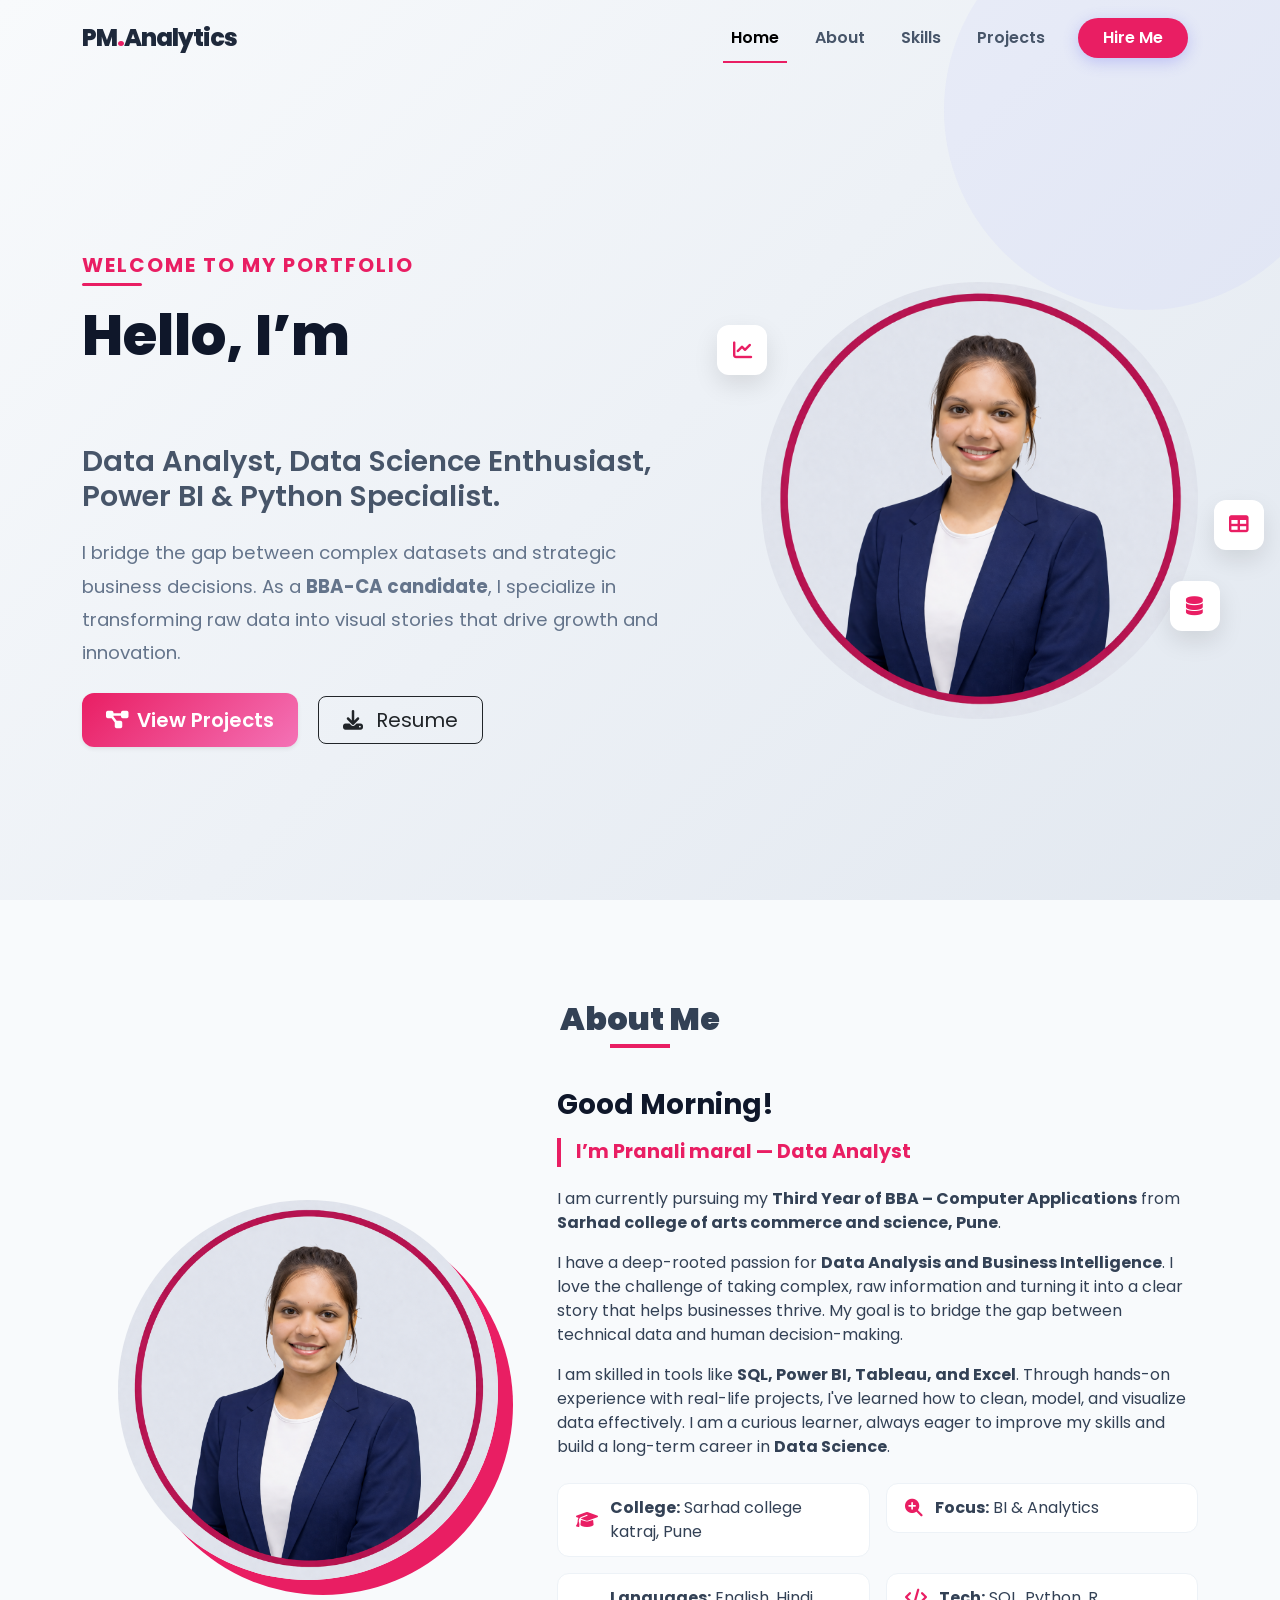
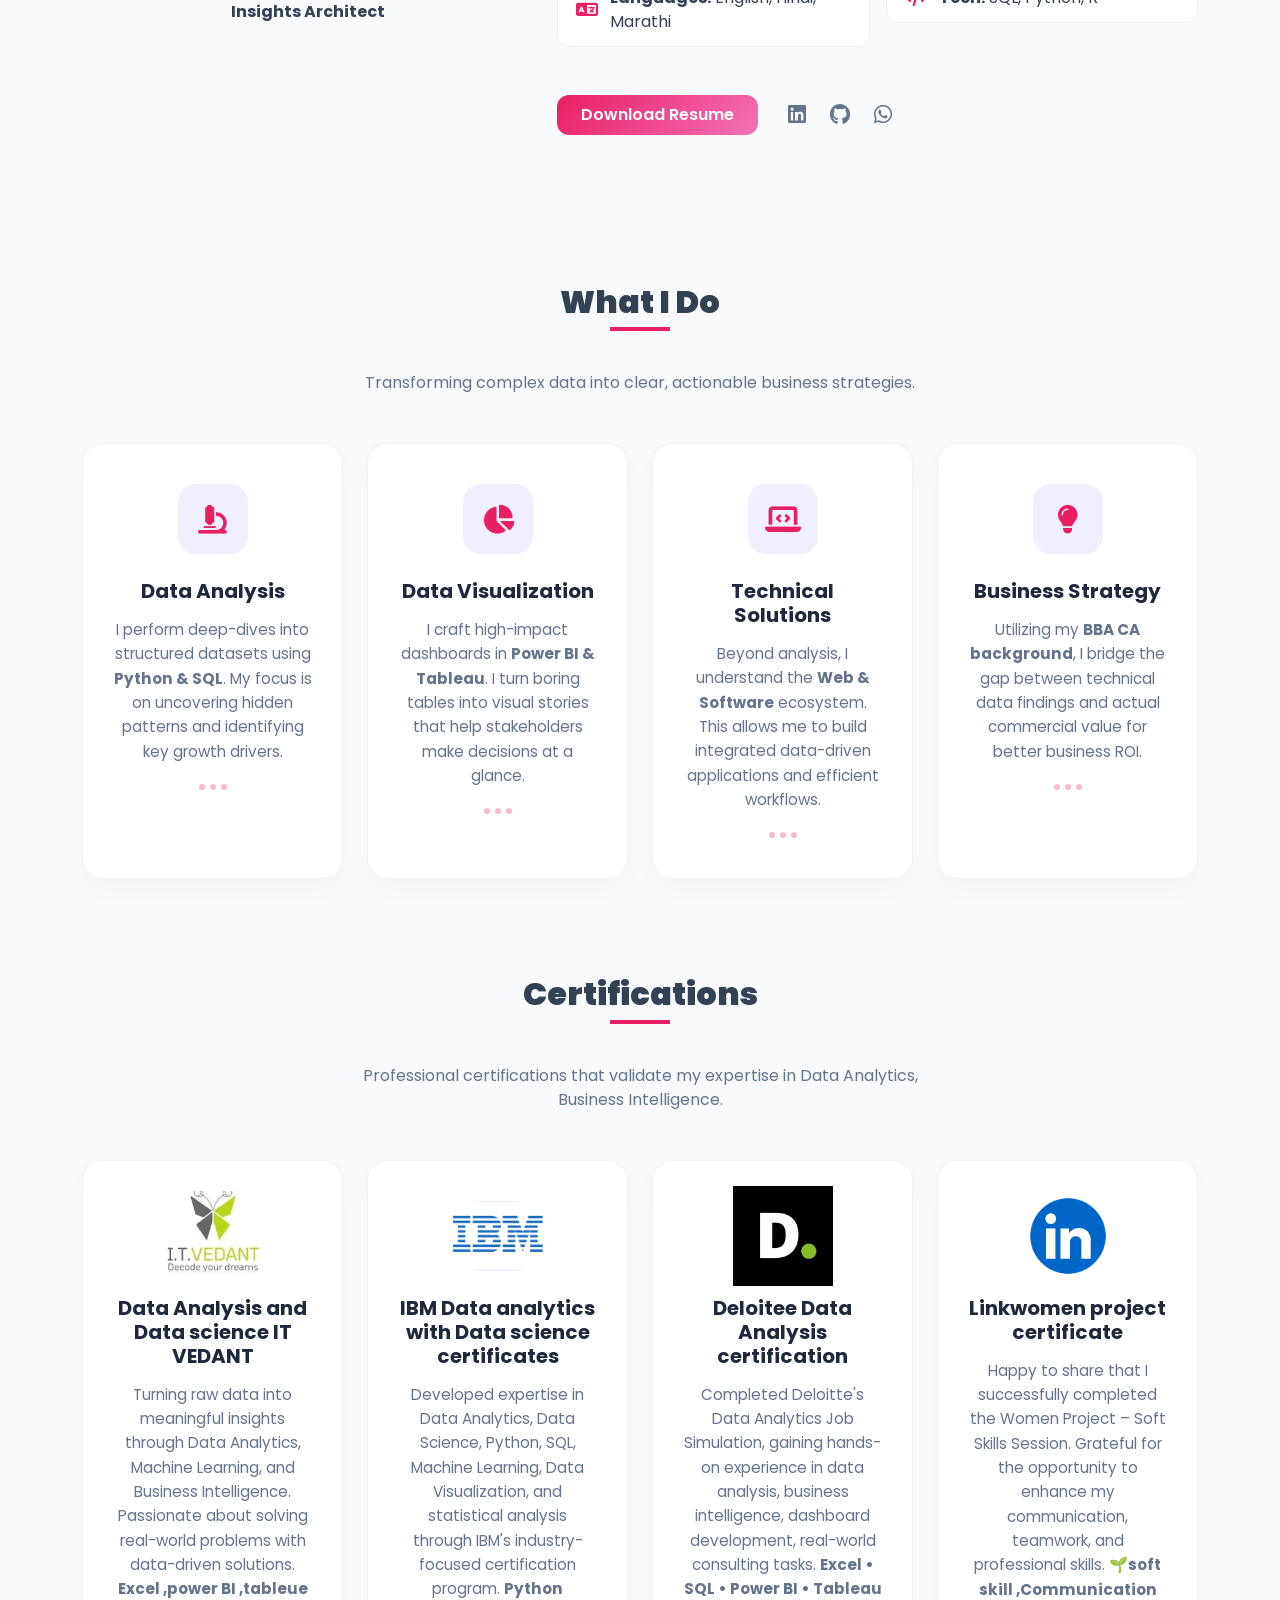
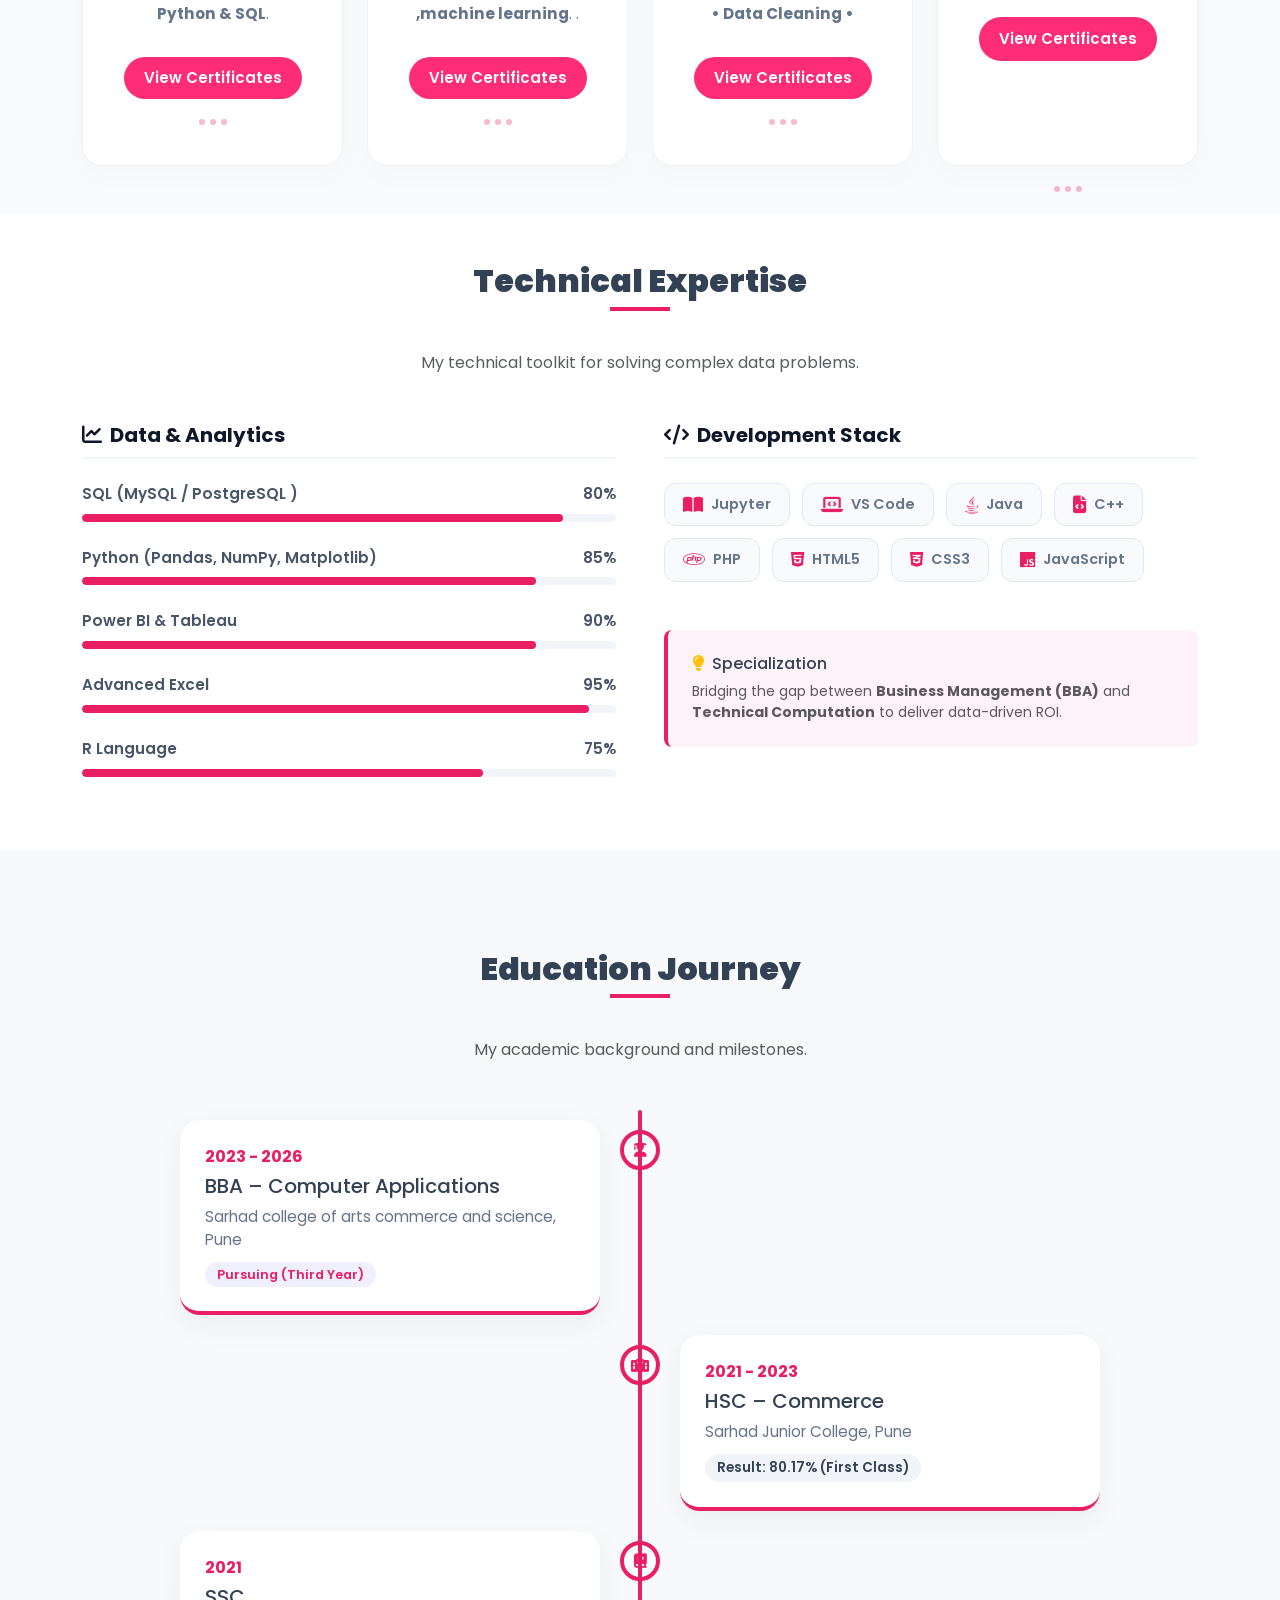
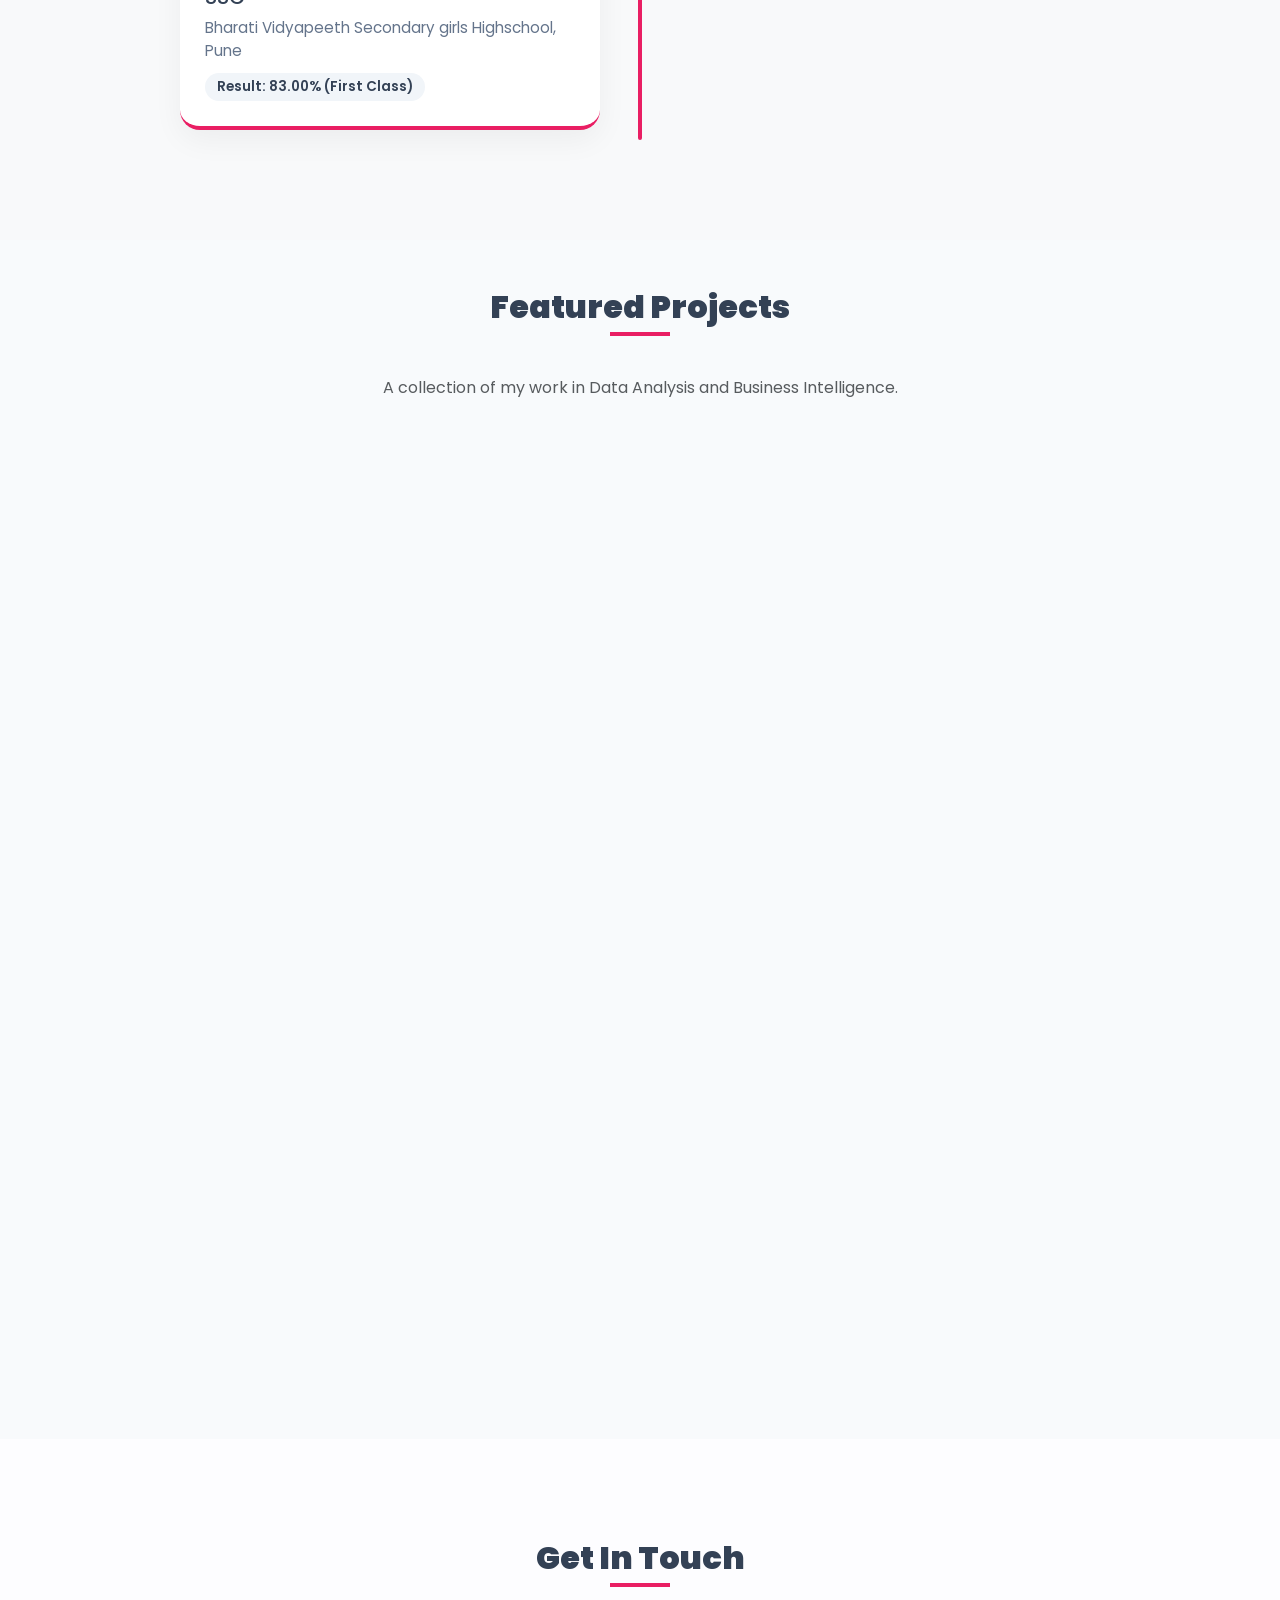
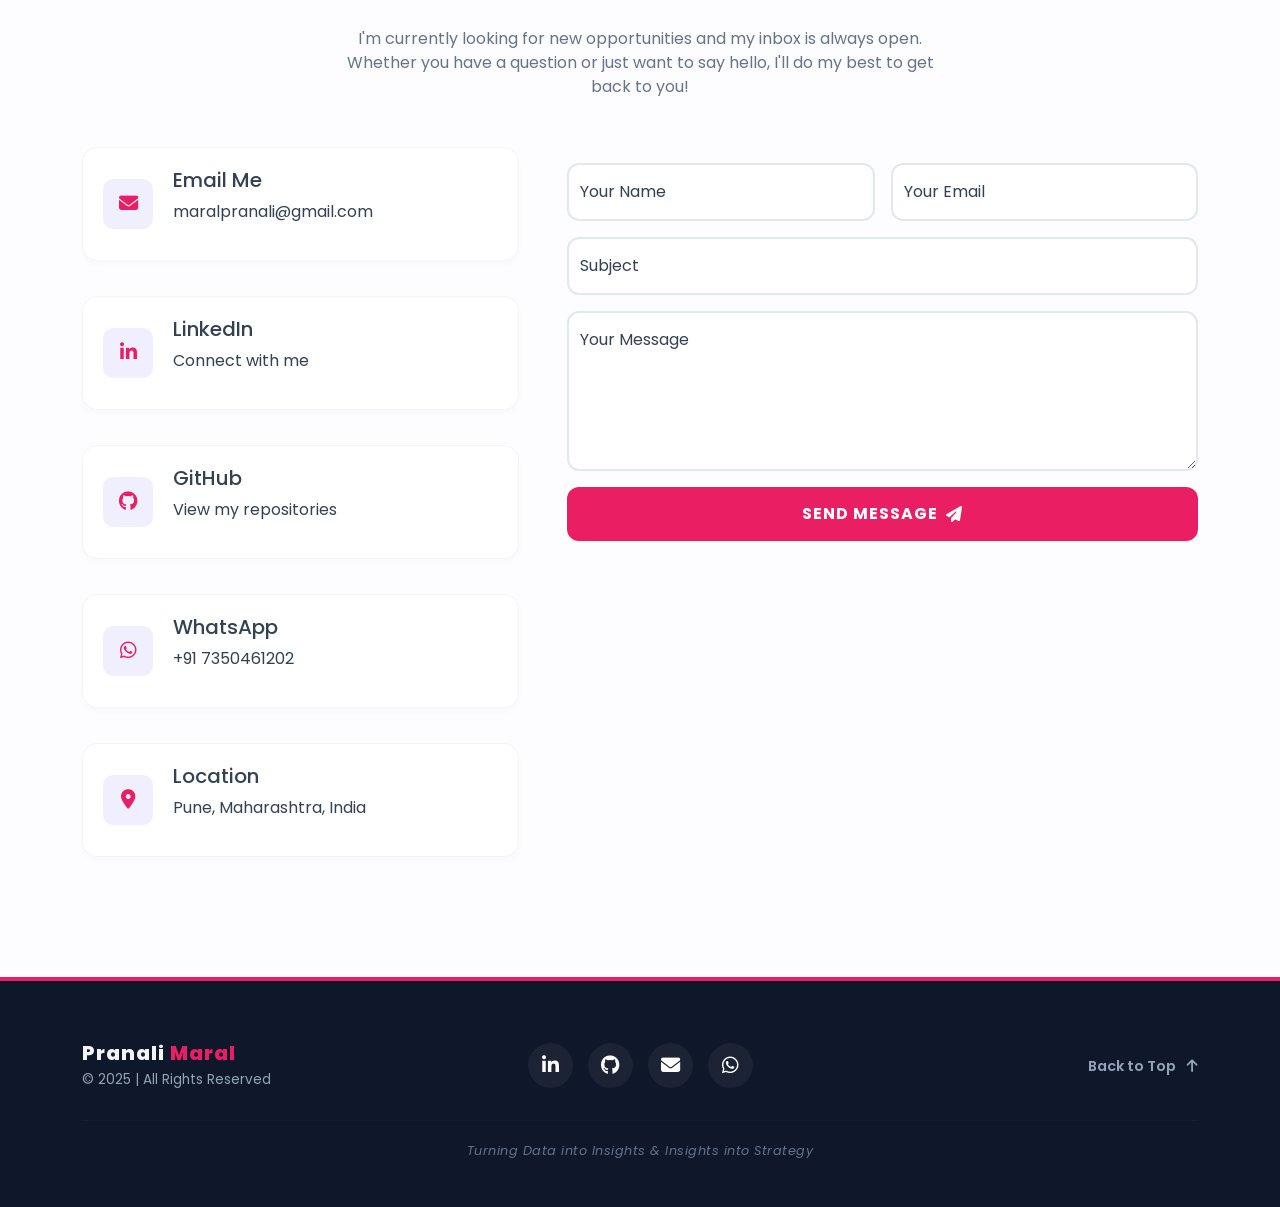
==== commit 572c3d78: "Update index.html" ====
--- a/index.html
+++ b/index.html
@@ -280,7 +280,7 @@
                     </div> -->
 
                     <div class="card-icon">
-                        <img src="C:\Users\Admin\Downloads\download.jfif" alt="IT Vedant Logo" class="cert-logo">
+                        <img src="images/download.jfif" alt="IT Vedant Logo" class="cert-logo">
                     </div>
                     <h5>Data Analysis and Data science IT VEDANT</h5>
                     <p>
@@ -303,7 +303,7 @@
             <div class="col-lg-3 col-md-6" data-aos="zoom-in" data-aos-delay="200">
                 <div class="service-card h-100">
                     <div class="card-icon">
-                        <img src="C:\Users\Admin\Downloads\download (3).png" alt="IT Vedant Logo" class="cert-logo">
+                        <img src="images/download (3).png" alt="IT Vedant Logo" class="cert-logo">
                     </div>
                     <h5>IBM Data analytics with Data science certificates</h5>
                     <p>
@@ -322,7 +322,7 @@
             <div class="col-lg-3 col-md-6" data-aos="zoom-in" data-aos-delay="300">
                 <div class="service-card h-100">
                     <div class="card-icon">
-                        <img src="C:\Users\Admin\Downloads\download (2).png" class="cert-logo">
+                        <img src="images/download (2).png" class="cert-logo">
                     </div>
 
                     <h5>Deloitee Data Analysis certification</h5>
@@ -341,7 +341,7 @@
             <div class="col-lg-3 col-md-6" data-aos="zoom-in" data-aos-delay="400">
                 <div class="service-card h-100">
                     <div class="card-icon">
-                        <img src="C:\Users\Admin\Downloads\images.png" class="cert-logo">
+                        <img src="images/images.png" class="cert-logo">
                     </div>
                     <h5>Linkwomen project certificate</h5>
                     <p>
@@ -723,4 +723,4 @@
 
 </body>
 
-</html>+</html>
